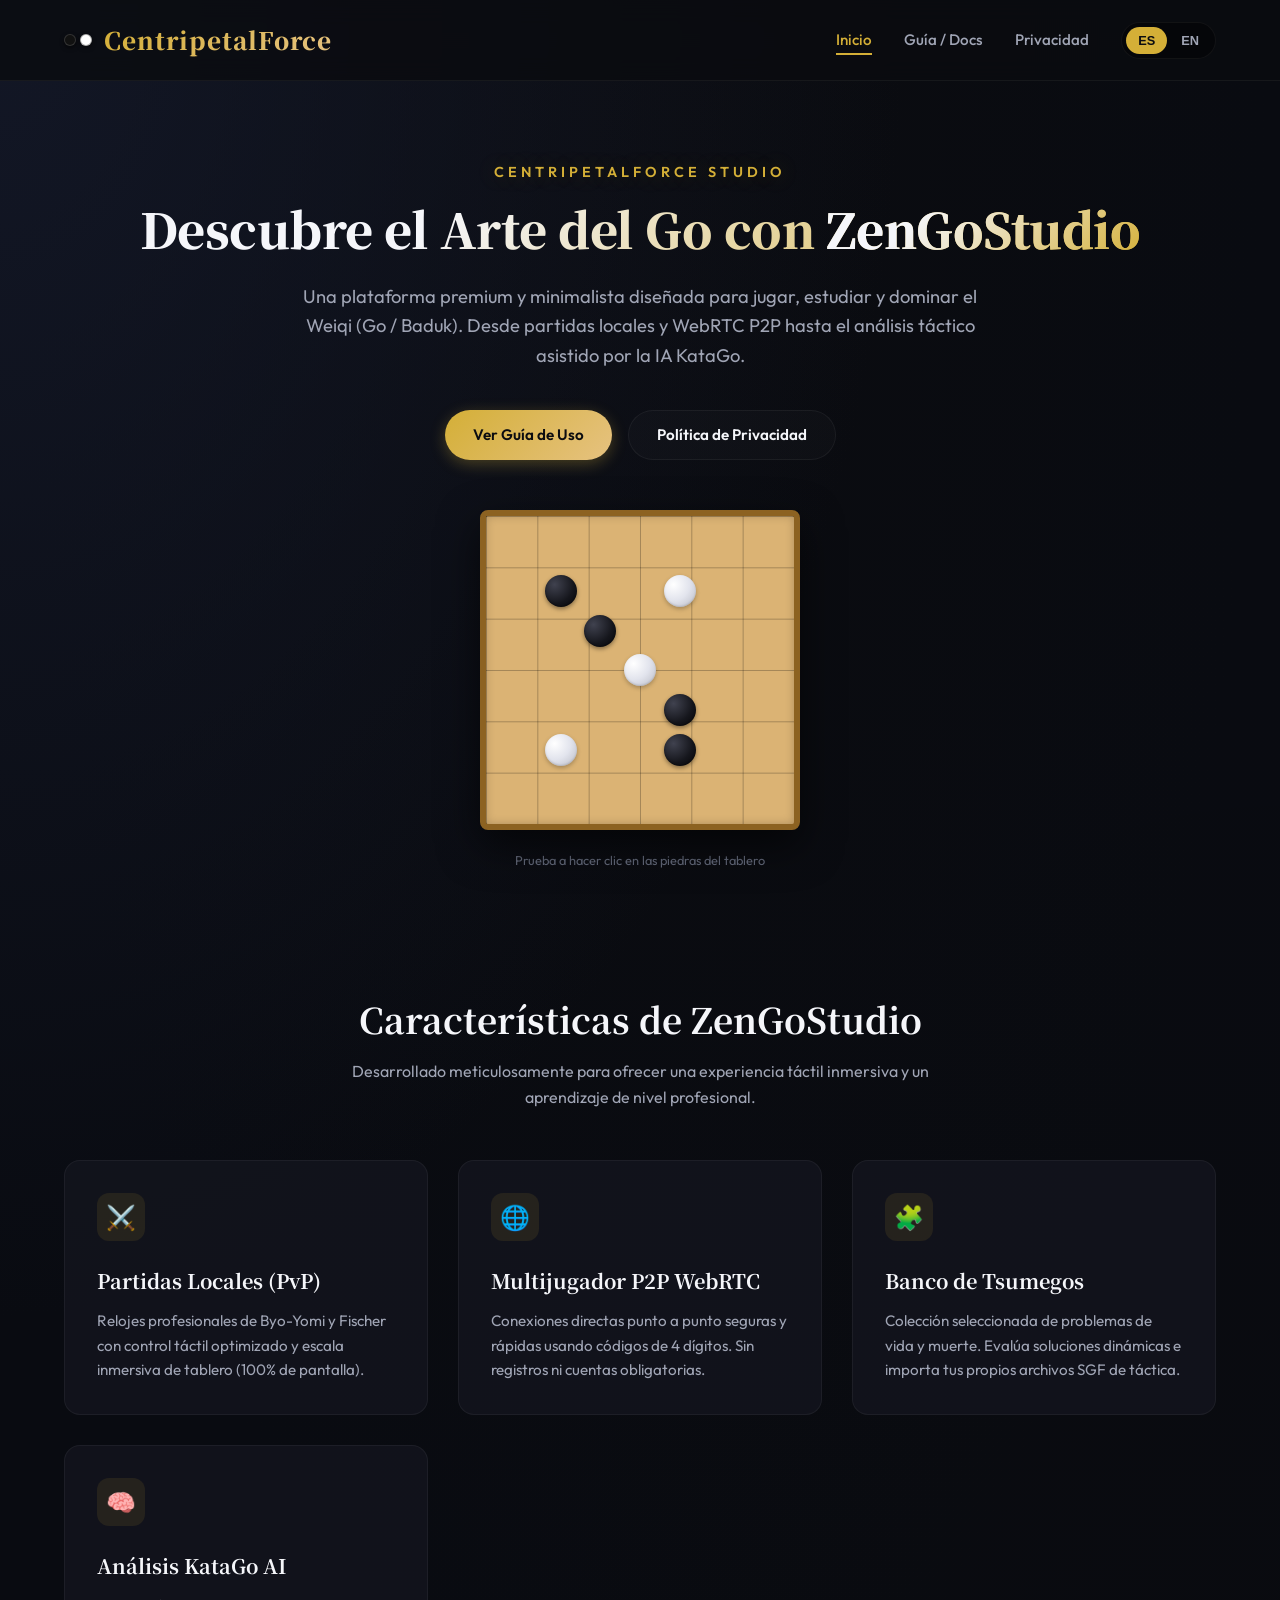
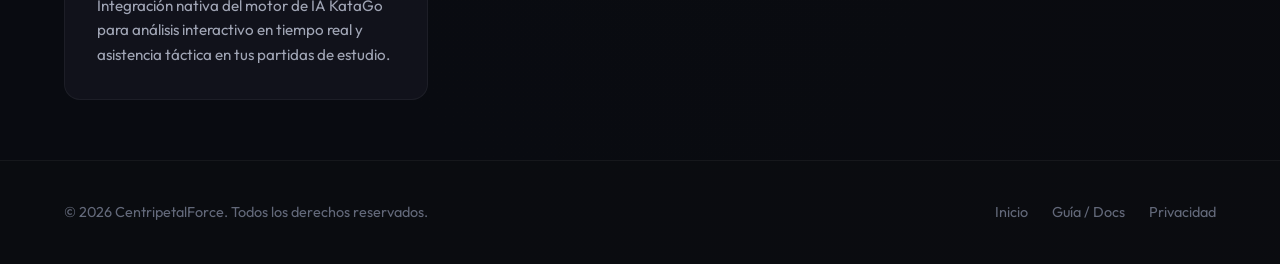
==== index.html @ c33fe22e "Initial commit: CentripetalForce Portal, bilingual user manuals, and Privacy Policy" ====
<!DOCTYPE html>
<html lang="es" class="lang-es-active">
<head>
  <meta charset="UTF-8">
  <meta name="viewport" content="width=device-width, initial-scale=1.0">
  <title>CentripetalForce — ZenGoStudio Portal</title>
  <meta name="description" content="Official portal for CentripetalForce development studio and ZenGoStudio, the premium Go (Weiqi) app featuring local PvP, WebRTC multiplayer, and KataGo AI.">
  <link rel="stylesheet" href="style.css">
</head>
<body>

  <!-- Site Header -->
  <header class="site-header" id="main-header">
    <div class="container nav-wrapper">
      <a href="index.html" class="brand-logo" id="header-logo">
        <div class="yin-yang-icon">
          <div class="logo-stone black"></div>
          <div class="logo-stone white"></div>
        </div>
        <h1>CentripetalForce</h1>
      </a>
      
      <nav>
        <ul class="nav-menu" id="header-nav-menu">
          <li><a href="index.html" class="nav-link active" id="nav-home"><span class="lang-es">Inicio</span><span class="lang-en">Home</span></a></li>
          <li><a href="docs.html" class="nav-link" id="nav-guide"><span class="lang-es">Guía / Docs</span><span class="lang-en">Guide / Docs</span></a></li>
          <li><a href="privacy.html" class="nav-link" id="nav-privacy"><span class="lang-es">Privacidad</span><span class="lang-en">Privacy</span></a></li>
          <li>
            <div class="lang-switcher" id="header-lang-switcher">
              <button class="lang-btn active" id="btn-lang-es" onclick="setLanguage('es')">ES</button>
              <button class="lang-btn" id="btn-lang-en" onclick="setLanguage('en')">EN</button>
            </div>
          </li>
        </ul>
      </nav>
    </div>
  </header>

  <!-- Hero Section -->
  <main id="main-content">
    <section class="hero" id="hero-section">
      <div class="container">
        <h2 class="hero-subtitle" id="hero-sub">CentripetalForce Studio</h2>
        <h1 class="hero-title" id="hero-main-title">
          <span class="lang-es">Descubre el Arte del Go con <span>ZenGoStudio</span></span>
          <span class="lang-en">Master the Art of Go with <span>ZenGoStudio</span></span>
        </h1>
        <p class="hero-description" id="hero-desc">
          <span class="lang-es">Una plataforma premium y minimalista diseñada para jugar, estudiar y dominar el Weiqi (Go / Baduk). Desde partidas locales y WebRTC P2P hasta el análisis táctico asistido por la IA KataGo.</span>
          <span class="lang-en">A premium, minimalist platform designed to play, study, and master Weiqi (Go / Baduk). Featuring local PvP, WebRTC P2P multiplayer, and advanced tactical analysis powered by KataGo AI.</span>
        </p>
        <div class="cta-group" id="hero-cta">
          <a href="docs.html" class="btn btn-primary" id="cta-docs">
            <span class="lang-es">Ver Guía de Uso</span>
            <span class="lang-en">View User Manual</span>
          </a>
          <a href="privacy.html" class="btn btn-secondary" id="cta-privacy">
            <span class="lang-es">Política de Privacidad</span>
            <span class="lang-en">Privacy Policy</span>
          </a>
        </div>

        <!-- Interactive Board Mockup -->
        <div class="board-mockup-wrapper" id="interactive-goban">
          <!-- Row 1 -->
          <div class="board-cell"></div>
          <div class="board-cell"></div>
          <div class="board-cell"></div>
          <div class="board-cell"></div>
          <div class="board-cell"></div>
          <div class="board-cell"></div>
          <div class="board-cell"></div>
          
          <!-- Row 2 -->
          <div class="board-cell"></div>
          <div class="board-cell"><div class="board-stone black" onclick="toggleStone(this)"></div></div>
          <div class="board-cell"></div>
          <div class="board-cell"></div>
          <div class="board-cell"><div class="board-stone white" onclick="toggleStone(this)"></div></div>
          <div class="board-cell"></div>
          <div class="board-cell"></div>
          
          <!-- Row 3 -->
          <div class="board-cell"></div>
          <div class="board-cell"></div>
          <div class="board-cell"><div class="board-stone black" onclick="toggleStone(this)"></div></div>
          <div class="board-cell"></div>
          <div class="board-cell"></div>
          <div class="board-cell"></div>
          <div class="board-cell"></div>
          
          <!-- Row 4 (Center Star) -->
          <div class="board-cell"></div>
          <div class="board-cell"></div>
          <div class="board-cell"></div>
          <div class="board-cell"><div class="board-stone white" onclick="toggleStone(this)"></div></div>
          <div class="board-cell"></div>
          <div class="board-cell"></div>
          <div class="board-cell"></div>
          
          <!-- Row 5 -->
          <div class="board-cell"></div>
          <div class="board-cell"></div>
          <div class="board-cell"></div>
          <div class="board-cell"></div>
          <div class="board-cell"><div class="board-stone black" onclick="toggleStone(this)"></div></div>
          <div class="board-cell"></div>
          <div class="board-cell"></div>
          
          <!-- Row 6 -->
          <div class="board-cell"></div>
          <div class="board-cell"><div class="board-stone white" onclick="toggleStone(this)"></div></div>
          <div class="board-cell"></div>
          <div class="board-cell"></div>
          <div class="board-cell"><div class="board-stone black" onclick="toggleStone(this)"></div></div>
          <div class="board-cell"></div>
          <div class="board-cell"></div>
          
          <!-- Row 7 -->
          <div class="board-cell"></div>
          <div class="board-cell"></div>
          <div class="board-cell"></div>
          <div class="board-cell"></div>
          <div class="board-cell"></div>
          <div class="board-cell"></div>
          <div class="board-cell"></div>
        </div>
        <p style="font-size: 0.8rem; color: var(--text-muted); margin-top: 12px;">
          <span class="lang-es">Prueba a hacer clic en las piedras del tablero</span>
          <span class="lang-en">Try clicking on the stones on the board</span>
        </p>
      </div>
    </section>

    <!-- Features Section -->
    <section class="features-section" id="features-section">
      <div class="container">
        <div class="section-header" id="features-header">
          <h2>
            <span class="lang-es">Características de ZenGoStudio</span>
            <span class="lang-en">ZenGoStudio Features</span>
          </h2>
          <p>
            <span class="lang-es">Desarrollado meticulosamente para ofrecer una experiencia táctil inmersiva y un aprendizaje de nivel profesional.</span>
            <span class="lang-en">Meticulously developed to provide an immersive tactile experience and professional-grade study tools.</span>
          </p>
        </div>

        <div class="grid" id="features-grid">
          <!-- Card 1 -->
          <div class="card" id="card-pvp">
            <div class="card-icon">⚔️</div>
            <h3>
              <span class="lang-es">Partidas Locales (PvP)</span>
              <span class="lang-en">Local Matches (PvP)</span>
            </h3>
            <p>
              <span class="lang-es">Relojes profesionales de Byo-Yomi y Fischer con control táctil optimizado y escala inmersiva de tablero (100% de pantalla).</span>
              <span class="lang-en">Professional Byo-Yomi and Fischer clocks with optimized touch controls and an immersive 100% board layout.</span>
            </p>
          </div>

          <!-- Card 2 -->
          <div class="card" id="card-webrtc">
            <div class="card-icon">🌐</div>
            <h3>
              <span class="lang-es">Multijugador P2P WebRTC</span>
              <span class="lang-en">P2P WebRTC Multiplayer</span>
            </h3>
            <p>
              <span class="lang-es">Conexiones directas punto a punto seguras y rápidas usando códigos de 4 dígitos. Sin registros ni cuentas obligatorias.</span>
              <span class="lang-en">Direct, secure, and fast peer-to-peer connections using 4-digit PIN codes. No registration or accounts required.</span>
            </p>
          </div>

          <!-- Card 3 -->
          <div class="card" id="card-tsumego">
            <div class="card-icon">🧩</div>
            <h3>
              <span class="lang-es">Banco de Tsumegos</span>
              <span class="lang-en">Tsumego Bank</span>
            </h3>
            <p>
              <span class="lang-es">Colección seleccionada de problemas de vida y muerte. Evalúa soluciones dinámicas e importa tus propios archivos SGF de táctica.</span>
              <span class="lang-en">Curated collection of life-and-death problems. Tests dynamic branching paths and supports importing custom tactical SGF files.</span>
            </p>
          </div>

          <!-- Card 4 -->
          <div class="card" id="card-katago">
            <div class="card-icon">🧠</div>
            <h3>
              <span class="lang-es">Análisis KataGo AI</span>
              <span class="lang-en">KataGo AI Analysis</span>
            </h3>
            <p>
              <span class="lang-es">Integración nativa del motor de IA KataGo para análisis interactivo en tiempo real y asistencia táctica en tus partidas de estudio.</span>
              <span class="lang-en">Native integration of the KataGo AI engine for real-time interactive game analysis and tactical guidance during study.</span>
            </p>
          </div>
        </div>
      </div>
    </section>
  </main>

  <!-- Site Footer -->
  <footer class="site-footer" id="main-footer">
    <div class="container footer-wrapper">
      <p id="footer-copy">&copy; 2026 CentripetalForce. <span class="lang-es">Todos los derechos reservados.</span><span class="lang-en">All rights reserved.</span></p>
      <ul class="footer-links" id="footer-links-list">
        <li><a href="index.html" class="footer-link"><span class="lang-es">Inicio</span><span class="lang-en">Home</span></a></li>
        <li><a href="docs.html" class="footer-link"><span class="lang-es">Guía / Docs</span><span class="lang-en">Guide / Docs</span></a></li>
        <li><a href="privacy.html" class="footer-link"><span class="lang-es">Privacidad</span><span class="lang-en">Privacy</span></a></li>
      </ul>
    </div>
  </footer>

  <script>
    // Language Switcher Logic
    function setLanguage(lang) {
      const htmlEl = document.documentElement;
      const btnEs = document.getElementById('btn-lang-es');
      const btnEn = document.getElementById('btn-lang-en');

      if (lang === 'en') {
        htmlEl.classList.remove('lang-es-active');
        htmlEl.classList.add('lang-en-active');
        htmlEl.setAttribute('lang', 'en');
        if (btnEs) btnEs.classList.remove('active');
        if (btnEn) btnEn.classList.add('active');
        localStorage.setItem('cf_lang', 'en');
      } else {
        htmlEl.classList.remove('lang-en-active');
        htmlEl.classList.add('lang-es-active');
        htmlEl.setAttribute('lang', 'es');
        if (btnEs) btnEs.classList.add('active');
        if (btnEn) btnEn.classList.remove('active');
        localStorage.setItem('cf_lang', 'es');
      }
    }

    // Initialize Language Preference
    window.addEventListener('DOMContentLoaded', () => {
      const savedLang = localStorage.getItem('cf_lang') || 'es';
      setLanguage(savedLang);
    });

    // Fun stone click handler
    function toggleStone(stoneEl) {
      if (stoneEl.classList.contains('black')) {
        stoneEl.classList.remove('black');
        stoneEl.classList.add('white');
      } else {
        stoneEl.classList.remove('white');
        stoneEl.classList.add('black');
      }
    }
  </script>
</body>
</html>
---- style.css ----
/* CentripetalForce Portal - Premium Cyber-Dark Stylesheet */
@import url('https://fonts.googleapis.com/css2?family=Noto+Serif+JP:wght@400;700;900&family=Outfit:wght@300;400;600;800&display=swap');

:root {
  /* Color Palette matching ZenGoStudio app */
  --bg-deep: hsl(225, 30%, 5%);
  --bg-dark: #0b0c10;
  --bg-card: rgba(20, 22, 31, 0.75);
  --bg-card-hover: rgba(28, 31, 44, 0.9);
  
  --primary-gold: #d4af37;
  --primary-gold-glow: rgba(212, 175, 55, 0.25);
  --primary-gold-active: #f3cf55;
  --accent-wood: #e6c280;
  
  --text-light: #f5f6fa;
  --text-gray: #a0a5b5;
  --text-muted: #63697a;
  
  --glass-border: rgba(255, 255, 255, 0.05);
  --glass-bg: rgba(255, 255, 255, 0.02);
  
  --font-global: 'Outfit', sans-serif;
  --font-title: 'Noto Serif JP', serif;
  
  --stone-black: radial-gradient(circle at 30% 30%, #40424f 0%, #15161c 60%, #050508 100%);
  --stone-white: radial-gradient(circle at 30% 30%, #ffffff 0%, #e2e4ed 50%, #b8bac4 100%);
  
  --shadow-glow: 0 0 20px var(--primary-gold-glow);
  --transition-smooth: all 0.3s cubic-bezier(0.25, 0.8, 0.25, 1);
}

/* Global Reset */
* {
  box-sizing: border-box;
  margin: 0;
  padding: 0;
}

html {
  scroll-behavior: smooth;
}

body {
  background-color: var(--bg-deep);
  background-image: 
    radial-gradient(at 0% 0%, rgba(21, 26, 43, 0.8) 0, transparent 50%), 
    radial-gradient(at 50% 0%, rgba(11, 12, 16, 0.9) 0, transparent 70%),
    radial-gradient(at 100% 100%, rgba(13, 11, 5, 0.15) 0, transparent 50%);
  color: var(--text-light);
  font-family: var(--font-global);
  line-height: 1.6;
  min-height: 100vh;
  display: flex;
  flex-direction: column;
  overflow-x: hidden;
}

/* Scrollbar Customization */
::-webkit-scrollbar {
  width: 8px;
}
::-webkit-scrollbar-track {
  background: var(--bg-deep);
}
::-webkit-scrollbar-thumb {
  background: rgba(212, 175, 55, 0.2);
  border-radius: 4px;
}
::-webkit-scrollbar-thumb:hover {
  background: rgba(212, 175, 55, 0.4);
}

/* Layout Containers */
.container {
  width: 100%;
  max-width: 1200px;
  margin: 0 auto;
  padding: 0 24px;
}

/* Header & Navigation */
.site-header {
  backdrop-filter: blur(12px);
  -webkit-backdrop-filter: blur(12px);
  background: rgba(11, 12, 16, 0.8);
  border-bottom: 1px solid var(--glass-border);
  position: sticky;
  top: 0;
  z-index: 100;
  transition: var(--transition-smooth);
}

.nav-wrapper {
  display: flex;
  justify-content: space-between;
  align-items: center;
  height: 80px;
}

.brand-logo {
  display: flex;
  align-items: center;
  gap: 12px;
  text-decoration: none;
  color: var(--text-light);
}

.brand-logo h1 {
  font-family: var(--font-title);
  font-size: 1.5rem;
  font-weight: 900;
  letter-spacing: 1px;
  background: linear-gradient(135deg, var(--primary-gold) 0%, var(--accent-wood) 100%);
  -webkit-background-clip: text;
  -webkit-text-fill-color: transparent;
}

/* Yin Yang Logo Stone */
.yin-yang-icon {
  display: flex;
  gap: 4px;
  align-items: center;
}

.logo-stone {
  width: 12px;
  height: 12px;
  border-radius: 50%;
  box-shadow: 0 2px 4px rgba(0,0,0,0.5);
}

.logo-stone.black {
  background: #111;
  border: 1px solid rgba(255, 255, 255, 0.15);
}

.logo-stone.white {
  background: #fff;
  border: 1px solid rgba(0, 0, 0, 0.3);
}

/* Nav Menu */
.nav-menu {
  display: flex;
  align-items: center;
  gap: 32px;
  list-style: none;
}

.nav-link {
  color: var(--text-gray);
  text-decoration: none;
  font-weight: 500;
  font-size: 0.95rem;
  transition: var(--transition-smooth);
  position: relative;
  padding: 6px 0;
}

.nav-link:hover, .nav-link.active {
  color: var(--primary-gold);
}

.nav-link::after {
  content: '';
  position: absolute;
  bottom: 0;
  left: 0;
  width: 0;
  height: 2px;
  background: var(--primary-gold);
  transition: var(--transition-smooth);
}

.nav-link:hover::after, .nav-link.active::after {
  width: 100%;
}

/* Hero Section */
.hero {
  padding: 80px 0 60px;
  text-align: center;
  position: relative;
}

.hero-subtitle {
  font-size: 0.9rem;
  text-transform: uppercase;
  letter-spacing: 4px;
  color: var(--primary-gold);
  font-weight: 600;
  margin-bottom: 16px;
  text-shadow: var(--shadow-glow);
}

.hero-title {
  font-family: var(--font-title);
  font-size: 3rem;
  font-weight: 900;
  line-height: 1.2;
  margin-bottom: 24px;
  letter-spacing: -0.5px;
}

.hero-title span {
  background: linear-gradient(135deg, var(--text-light) 30%, var(--primary-gold) 100%);
  -webkit-background-clip: text;
  -webkit-text-fill-color: transparent;
}

.hero-description {
  max-width: 680px;
  margin: 0 auto 40px;
  font-size: 1.15rem;
  color: var(--text-gray);
}

/* CTA Buttons */
.cta-group {
  display: flex;
  justify-content: center;
  gap: 16px;
  flex-wrap: wrap;
}

.btn {
  display: inline-flex;
  align-items: center;
  justify-content: center;
  gap: 10px;
  padding: 12px 28px;
  border-radius: 30px;
  font-weight: 600;
  text-decoration: none;
  font-size: 0.95rem;
  cursor: pointer;
  transition: var(--transition-smooth);
}

.btn-primary {
  background: linear-gradient(135deg, var(--primary-gold) 0%, var(--accent-wood) 100%);
  color: #0b0c10;
  box-shadow: 0 4px 15px rgba(212, 175, 55, 0.3);
  border: none;
}

.btn-primary:hover {
  transform: translateY(-2px);
  box-shadow: 0 6px 20px rgba(212, 175, 55, 0.5);
}

.btn-secondary {
  background: var(--glass-bg);
  border: 1px solid var(--glass-border);
  color: var(--text-light);
}

.btn-secondary:hover {
  background: rgba(255,255,255,0.06);
  border-color: rgba(255,255,255,0.15);
  transform: translateY(-2px);
}

/* Language Switcher */
.lang-switcher {
  display: flex;
  background: rgba(0, 0, 0, 0.4);
  border: 1px solid var(--glass-border);
  border-radius: 20px;
  padding: 4px;
  gap: 2px;
}

.lang-btn {
  background: transparent;
  border: none;
  color: var(--text-gray);
  padding: 6px 12px;
  border-radius: 16px;
  font-size: 0.8rem;
  font-weight: 600;
  cursor: pointer;
  transition: var(--transition-smooth);
}

.lang-btn.active {
  background: var(--primary-gold);
  color: #0b0c10;
}

/* Feature Grid & Cards */
.features-section {
  padding: 60px 0;
}

.section-header {
  text-align: center;
  margin-bottom: 50px;
}

.section-header h2 {
  font-family: var(--font-title);
  font-size: 2.2rem;
  margin-bottom: 12px;
}

.section-header p {
  color: var(--text-gray);
  max-width: 600px;
  margin: 0 auto;
}

.grid {
  display: grid;
  grid-template-columns: repeat(auto-fit, minmax(280px, 1fr));
  gap: 30px;
}

.card {
  background: var(--bg-card);
  border: 1px solid var(--glass-border);
  border-radius: 16px;
  padding: 32px;
  transition: var(--transition-smooth);
  position: relative;
  overflow: hidden;
}

.card::before {
  content: '';
  position: absolute;
  top: 0;
  left: 0;
  width: 100%;
  height: 4px;
  background: transparent;
  transition: var(--transition-smooth);
}

.card:hover {
  transform: translateY(-5px);
  background: var(--bg-card-hover);
  border-color: rgba(212, 175, 55, 0.2);
  box-shadow: 0 10px 30px rgba(0, 0, 0, 0.4);
}

.card:hover::before {
  background: linear-gradient(90deg, var(--primary-gold), var(--accent-wood));
}

.card-icon {
  width: 48px;
  height: 48px;
  background: rgba(212, 175, 55, 0.1);
  border-radius: 12px;
  display: flex;
  align-items: center;
  justify-content: center;
  color: var(--primary-gold);
  font-size: 1.5rem;
  margin-bottom: 24px;
}

.card h3 {
  font-family: var(--font-title);
  font-size: 1.25rem;
  margin-bottom: 12px;
  color: var(--text-light);
}

.card p {
  color: var(--text-gray);
  font-size: 0.95rem;
}

/* Beautiful Interactive Goban Mockup */
.board-mockup-wrapper {
  margin: 50px auto 20px;
  max-width: 320px;
  width: 100%;
  aspect-ratio: 1;
  background: #dbb374;
  border: 6px solid #8c6221;
  border-radius: 8px;
  box-shadow: 0 15px 40px rgba(0,0,0,0.6), inset 0 0 10px rgba(0,0,0,0.2);
  padding: 16px;
  position: relative;
  display: grid;
  grid-template-columns: repeat(7, 1fr);
  grid-template-rows: repeat(7, 1fr);
  gap: 2px;
}

.board-mockup-wrapper::after {
  content: '';
  position: absolute;
  top: 0;
  left: 0;
  right: 0;
  bottom: 0;
  /* Grid lines overlay */
  background-image: 
    linear-gradient(rgba(0,0,0,0.25) 1px, transparent 1px),
    linear-gradient(90deg, rgba(0,0,0,0.25) 1px, transparent 1px);
  background-size: calc(100% / 6) calc(100% / 6);
  background-position: 0 0;
  pointer-events: none;
}

.board-cell {
  position: relative;
  display: flex;
  align-items: center;
  justify-content: center;
  z-index: 10;
}

.board-stone {
  width: 85%;
  height: 85%;
  border-radius: 50%;
  transition: transform 0.2s cubic-bezier(0.175, 0.885, 0.32, 1.275);
}

.board-stone.black {
  background: var(--stone-black);
  box-shadow: 0 2px 4px rgba(0,0,0,0.4), inset 0 -1px 2px rgba(0,0,0,0.4);
}

.board-stone.white {
  background: var(--stone-white);
  box-shadow: 0 2px 4px rgba(0,0,0,0.25), inset 0 -1px 2px rgba(0,0,0,0.15);
}

.board-stone:hover {
  transform: scale(1.15);
}

/* Documentation Content Styles */
.docs-layout {
  display: grid;
  grid-template-columns: 260px 1fr;
  gap: 40px;
  padding: 40px 0 80px;
}

.docs-sidebar {
  position: sticky;
  top: 120px;
  height: fit-content;
}

.docs-nav {
  list-style: none;
  background: var(--bg-card);
  border: 1px solid var(--glass-border);
  border-radius: 12px;
  padding: 16px;
}

.docs-nav-item {
  margin-bottom: 8px;
}

.docs-nav-item:last-child {
  margin-bottom: 0;
}

.docs-nav-link {
  display: block;
  padding: 8px 12px;
  color: var(--text-gray);
  text-decoration: none;
  border-radius: 6px;
  font-size: 0.95rem;
  transition: var(--transition-smooth);
}

.docs-nav-link:hover, .docs-nav-link.active {
  color: var(--primary-gold);
  background: rgba(255, 255, 255, 0.03);
}

.docs-content {
  background: var(--bg-card);
  border: 1px solid var(--glass-border);
  border-radius: 16px;
  padding: 40px;
}

.docs-section {
  display: none; /* Controlled by JavaScript switcher */
  margin-bottom: 40px;
}

.docs-section.active {
  display: block;
  animation: fadeIn 0.4s ease;
}

.docs-content h2 {
  font-family: var(--font-title);
  font-size: 1.8rem;
  border-bottom: 1px solid var(--glass-border);
  padding-bottom: 12px;
  margin-bottom: 20px;
  background: linear-gradient(135deg, var(--text-light) 0%, var(--primary-gold) 100%);
  -webkit-background-clip: text;
  -webkit-text-fill-color: transparent;
}

.docs-content h3 {
  font-family: var(--font-title);
  font-size: 1.25rem;
  margin: 24px 0 12px;
  color: var(--primary-gold);
}

.docs-content p {
  color: var(--text-gray);
  margin-bottom: 16px;
}

.docs-content ul, .docs-content ol {
  margin-left: 20px;
  margin-bottom: 20px;
  color: var(--text-gray);
}

.docs-content li {
  margin-bottom: 8px;
}

.highlight-box {
  background: rgba(212, 175, 55, 0.05);
  border-left: 4px solid var(--primary-gold);
  padding: 16px 20px;
  border-radius: 0 8px 8px 0;
  margin: 24px 0;
  color: var(--text-gray);
}

/* Bilingual Display Engine */
.lang-es, .lang-en {
  display: none;
}

/* When document has class 'lang-es-active', show elements with 'lang-es' */
html.lang-es-active .lang-es {
  display: block;
}
html.lang-es-active span.lang-es, html.lang-es-active strong.lang-es, html.lang-es-active a.lang-es {
  display: inline;
}
html.lang-es-active flex.lang-es, html.lang-es-active div.lang-es {
  display: flex;
}

/* When document has class 'lang-en-active', show elements with 'lang-en' */
html.lang-en-active .lang-en {
  display: block;
}
html.lang-en-active span.lang-en, html.lang-en-active strong.lang-en, html.lang-en-active a.lang-en {
  display: inline;
}
html.lang-en-active flex.lang-en, html.lang-en-active div.lang-en {
  display: flex;
}

/* Privacy Page Specifics */
.privacy-layout {
  max-width: 800px;
  margin: 40px auto 80px;
  background: var(--bg-card);
  border: 1px solid var(--glass-border);
  border-radius: 16px;
  padding: 40px;
}

.privacy-layout h2 {
  font-family: var(--font-title);
  font-size: 1.6rem;
  margin-top: 32px;
  margin-bottom: 16px;
  color: var(--primary-gold);
  border-bottom: 1px solid var(--glass-border);
  padding-bottom: 8px;
}

.privacy-layout h3 {
  font-size: 1.15rem;
  margin-top: 24px;
  margin-bottom: 12px;
  color: var(--text-light);
}

.privacy-layout p {
  color: var(--text-gray);
  margin-bottom: 16px;
}

.privacy-layout ul {
  margin-left: 20px;
  margin-bottom: 16px;
  color: var(--text-gray);
}

.privacy-layout li {
  margin-bottom: 6px;
}

.privacy-meta {
  color: var(--text-muted);
  font-size: 0.85rem;
  margin-bottom: 30px;
  display: flex;
  justify-content: space-between;
}

/* Footer */
.site-footer {
  margin-top: auto;
  border-top: 1px solid var(--glass-border);
  background: rgba(11, 12, 16, 0.95);
  padding: 40px 0;
  color: var(--text-muted);
  font-size: 0.9rem;
}

.footer-wrapper {
  display: flex;
  justify-content: space-between;
  align-items: center;
  flex-wrap: wrap;
  gap: 20px;
}

.footer-links {
  display: flex;
  gap: 24px;
  list-style: none;
}

.footer-link {
  color: var(--text-muted);
  text-decoration: none;
  transition: var(--transition-smooth);
}

.footer-link:hover {
  color: var(--primary-gold);
}

/* Animations */
@keyframes fadeIn {
  from { opacity: 0; transform: translateY(10px); }
  to { opacity: 1; transform: translateY(0); }
}

/* Responsive Rules */
@media (max-width: 768px) {
  .hero-title {
    font-size: 2.2rem;
  }
  
  .docs-layout {
    grid-template-columns: 1fr;
  }
  
  .docs-sidebar {
    position: static;
    margin-bottom: 20px;
  }
  
  .nav-wrapper {
    height: 70px;
  }
  
  .nav-menu {
    gap: 16px;
  }
  
  .nav-link {
    font-size: 0.85rem;
  }
  
  .footer-wrapper {
    flex-direction: column;
    text-align: center;
  }
}
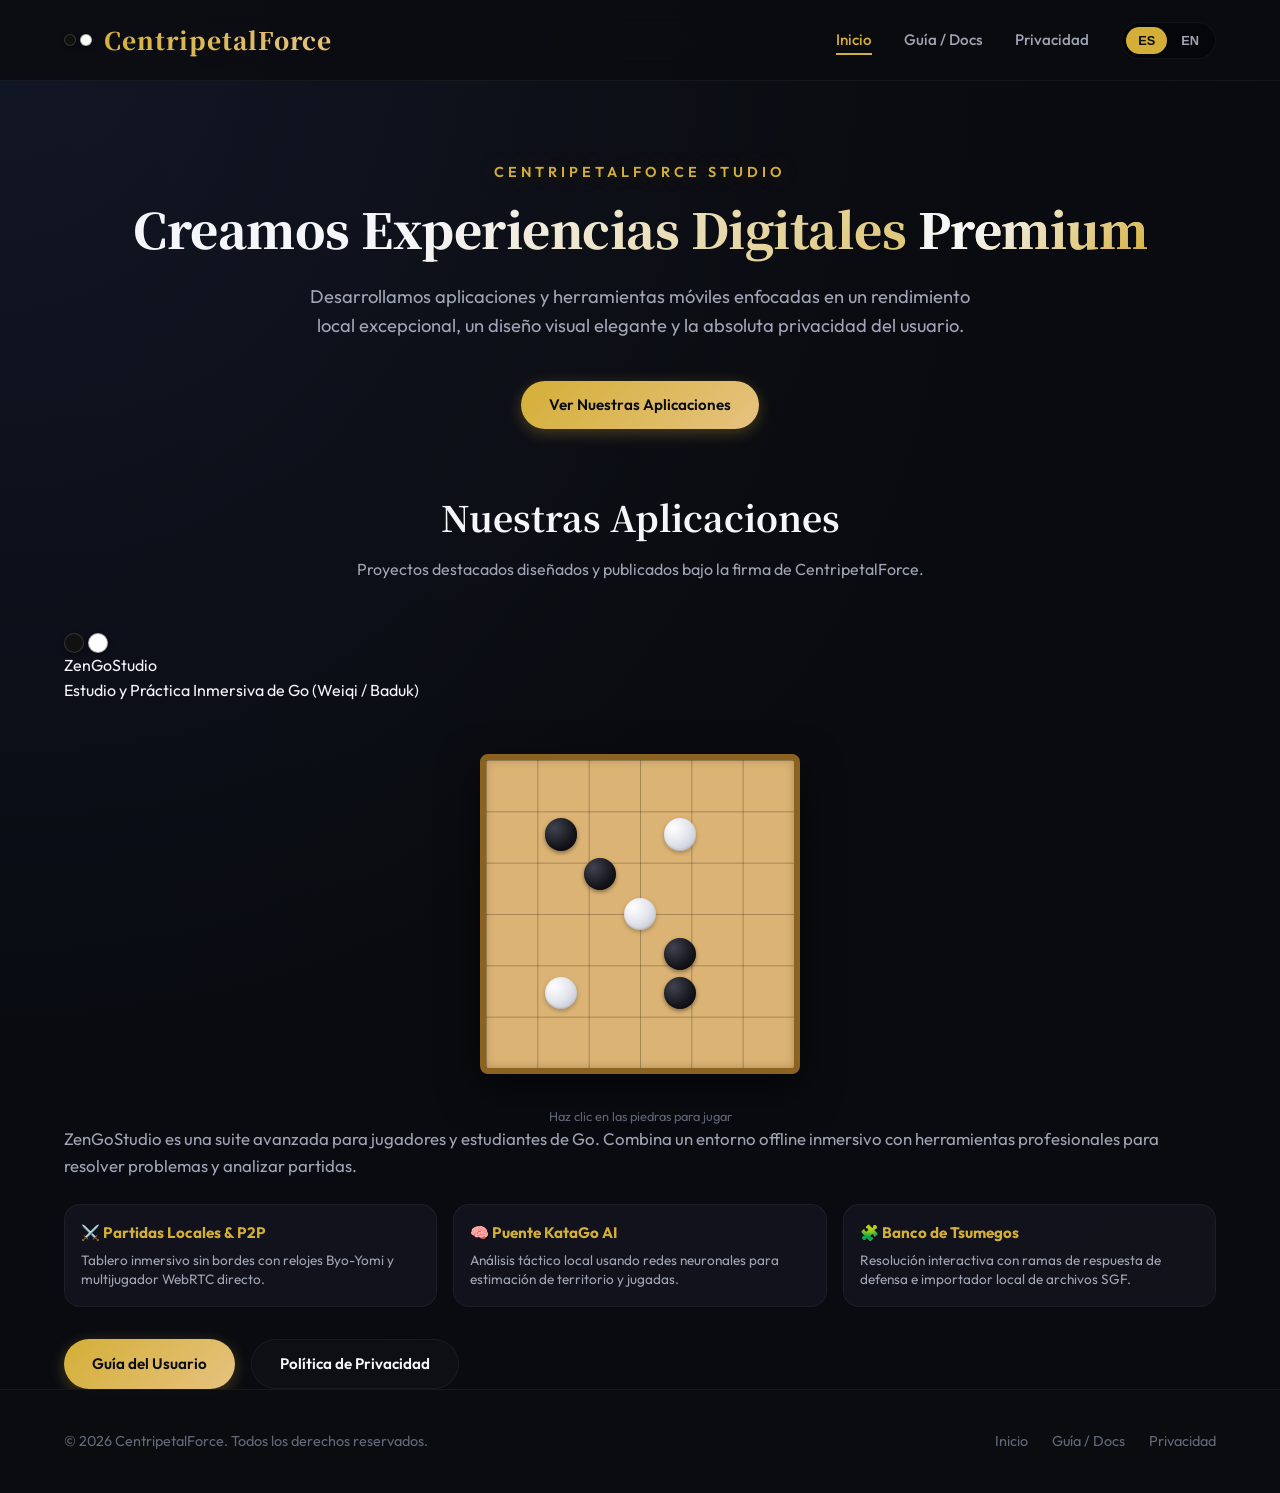
==== commit 03a3547f: "Refactor: Convert homepage into a studio portal featuring ZenGoStudio as a project card" ====
--- a/index.html
+++ b/index.html
@@ -3,8 +3,8 @@
 <head>
   <meta charset="UTF-8">
   <meta name="viewport" content="width=device-width, initial-scale=1.0">
-  <title>CentripetalForce — ZenGoStudio Portal</title>
-  <meta name="description" content="Official portal for CentripetalForce development studio and ZenGoStudio, the premium Go (Weiqi) app featuring local PvP, WebRTC multiplayer, and KataGo AI.">
+  <title>CentripetalForce — Premium App Development Studio</title>
+  <meta name="description" content="Official portal for CentripetalForce development studio. Creators of premium, offline-first applications focusing on performance, design and user privacy.">
   <link rel="stylesheet" href="style.css">
 </head>
 <body>
@@ -36,171 +36,188 @@
     </div>
   </header>
 
-  <!-- Hero Section -->
+  <!-- Main Content -->
   <main id="main-content">
+    
+    <!-- Studio Hero Section -->
     <section class="hero" id="hero-section">
       <div class="container">
         <h2 class="hero-subtitle" id="hero-sub">CentripetalForce Studio</h2>
         <h1 class="hero-title" id="hero-main-title">
-          <span class="lang-es">Descubre el Arte del Go con <span>ZenGoStudio</span></span>
-          <span class="lang-en">Master the Art of Go with <span>ZenGoStudio</span></span>
+          <span class="lang-es">Creamos Experiencias Digitales <span>Premium</span></span>
+          <span class="lang-en">Crafting <span>Premium</span> Digital Experiences</span>
         </h1>
         <p class="hero-description" id="hero-desc">
-          <span class="lang-es">Una plataforma premium y minimalista diseñada para jugar, estudiar y dominar el Weiqi (Go / Baduk). Desde partidas locales y WebRTC P2P hasta el análisis táctico asistido por la IA KataGo.</span>
-          <span class="lang-en">A premium, minimalist platform designed to play, study, and master Weiqi (Go / Baduk). Featuring local PvP, WebRTC P2P multiplayer, and advanced tactical analysis powered by KataGo AI.</span>
+          <span class="lang-es">Desarrollamos aplicaciones y herramientas móviles enfocadas en un rendimiento local excepcional, un diseño visual elegante y la absoluta privacidad del usuario.</span>
+          <span class="lang-en">We develop mobile applications and software tools focused on exceptional native performance, elegant visual design, and absolute user privacy.</span>
         </p>
         <div class="cta-group" id="hero-cta">
-          <a href="docs.html" class="btn btn-primary" id="cta-docs">
-            <span class="lang-es">Ver Guía de Uso</span>
-            <span class="lang-en">View User Manual</span>
+          <a href="#apps-section" class="btn btn-primary" id="cta-explore">
+            <span class="lang-es">Ver Nuestras Aplicaciones</span>
+            <span class="lang-en">Explore Our Applications</span>
           </a>
-          <a href="privacy.html" class="btn btn-secondary" id="cta-privacy">
-            <span class="lang-es">Política de Privacidad</span>
-            <span class="lang-en">Privacy Policy</span>
-          </a>
-        </div>
-
-        <!-- Interactive Board Mockup -->
-        <div class="board-mockup-wrapper" id="interactive-goban">
-          <!-- Row 1 -->
-          <div class="board-cell"></div>
-          <div class="board-cell"></div>
-          <div class="board-cell"></div>
-          <div class="board-cell"></div>
-          <div class="board-cell"></div>
-          <div class="board-cell"></div>
-          <div class="board-cell"></div>
-          
-          <!-- Row 2 -->
-          <div class="board-cell"></div>
-          <div class="board-cell"><div class="board-stone black" onclick="toggleStone(this)"></div></div>
-          <div class="board-cell"></div>
-          <div class="board-cell"></div>
-          <div class="board-cell"><div class="board-stone white" onclick="toggleStone(this)"></div></div>
-          <div class="board-cell"></div>
-          <div class="board-cell"></div>
-          
-          <!-- Row 3 -->
-          <div class="board-cell"></div>
-          <div class="board-cell"></div>
-          <div class="board-cell"><div class="board-stone black" onclick="toggleStone(this)"></div></div>
-          <div class="board-cell"></div>
-          <div class="board-cell"></div>
-          <div class="board-cell"></div>
-          <div class="board-cell"></div>
-          
-          <!-- Row 4 (Center Star) -->
-          <div class="board-cell"></div>
-          <div class="board-cell"></div>
-          <div class="board-cell"></div>
-          <div class="board-cell"><div class="board-stone white" onclick="toggleStone(this)"></div></div>
-          <div class="board-cell"></div>
-          <div class="board-cell"></div>
-          <div class="board-cell"></div>
-          
-          <!-- Row 5 -->
-          <div class="board-cell"></div>
-          <div class="board-cell"></div>
-          <div class="board-cell"></div>
-          <div class="board-cell"></div>
-          <div class="board-cell"><div class="board-stone black" onclick="toggleStone(this)"></div></div>
-          <div class="board-cell"></div>
-          <div class="board-cell"></div>
-          
-          <!-- Row 6 -->
-          <div class="board-cell"></div>
-          <div class="board-cell"><div class="board-stone white" onclick="toggleStone(this)"></div></div>
-          <div class="board-cell"></div>
-          <div class="board-cell"></div>
-          <div class="board-cell"><div class="board-stone black" onclick="toggleStone(this)"></div></div>
-          <div class="board-cell"></div>
-          <div class="board-cell"></div>
-          
-          <!-- Row 7 -->
-          <div class="board-cell"></div>
-          <div class="board-cell"></div>
-          <div class="board-cell"></div>
-          <div class="board-cell"></div>
-          <div class="board-cell"></div>
-          <div class="board-cell"></div>
-          <div class="board-cell"></div>
-        </div>
-        <p style="font-size: 0.8rem; color: var(--text-muted); margin-top: 12px;">
-          <span class="lang-es">Prueba a hacer clic en las piedras del tablero</span>
-          <span class="lang-en">Try clicking on the stones on the board</span>
-        </p>
+        </div>
       </div>
     </section>
 
-    <!-- Features Section -->
-    <section class="features-section" id="features-section">
+    <!-- Applications Showcase Section -->
+    <section class="apps-section" id="apps-section">
       <div class="container">
-        <div class="section-header" id="features-header">
+        
+        <div class="section-header" id="apps-header">
           <h2>
-            <span class="lang-es">Características de ZenGoStudio</span>
-            <span class="lang-en">ZenGoStudio Features</span>
+            <span class="lang-es">Nuestras Aplicaciones</span>
+            <span class="lang-en">Our Applications</span>
           </h2>
           <p>
-            <span class="lang-es">Desarrollado meticulosamente para ofrecer una experiencia táctil inmersiva y un aprendizaje de nivel profesional.</span>
-            <span class="lang-en">Meticulously developed to provide an immersive tactile experience and professional-grade study tools.</span>
+            <span class="lang-es">Proyectos destacados diseñados y publicados bajo la firma de CentripetalForce.</span>
+            <span class="lang-en">Featured projects designed and published under the CentripetalForce banner.</span>
           </p>
         </div>
 
-        <div class="grid" id="features-grid">
-          <!-- Card 1 -->
-          <div class="card" id="card-pvp">
-            <div class="card-icon">⚔️</div>
-            <h3>
-              <span class="lang-es">Partidas Locales (PvP)</span>
-              <span class="lang-en">Local Matches (PvP)</span>
-            </h3>
-            <p>
-              <span class="lang-es">Relojes profesionales de Byo-Yomi y Fischer con control táctil optimizado y escala inmersiva de tablero (100% de pantalla).</span>
-              <span class="lang-en">Professional Byo-Yomi and Fischer clocks with optimized touch controls and an immersive 100% board layout.</span>
+        <!-- Project 1: ZenGoStudio -->
+        <div class="project-card" id="project-zengostudio">
+          
+          <div class="project-header">
+            <div class="project-title">
+              <div class="yin-yang-icon" style="font-size: 1.5rem;">
+                <div class="logo-stone black" style="width: 20px; height: 20px;"></div>
+                <div class="logo-stone white" style="width: 20px; height: 20px;"></div>
+              </div>
+              <span>ZenGoStudio</span>
+            </div>
+            <p class="project-tagline">
+              <span class="lang-es">Estudio y Práctica Inmersiva de Go (Weiqi / Baduk)</span>
+              <span class="lang-en">Immersive Study & Play Companion for Go (Weiqi / Baduk)</span>
             </p>
           </div>
 
-          <!-- Card 2 -->
-          <div class="card" id="card-webrtc">
-            <div class="card-icon">🌐</div>
-            <h3>
-              <span class="lang-es">Multijugador P2P WebRTC</span>
-              <span class="lang-en">P2P WebRTC Multiplayer</span>
-            </h3>
-            <p>
-              <span class="lang-es">Conexiones directas punto a punto seguras y rápidas usando códigos de 4 dígitos. Sin registros ni cuentas obligatorias.</span>
-              <span class="lang-en">Direct, secure, and fast peer-to-peer connections using 4-digit PIN codes. No registration or accounts required.</span>
-            </p>
+          <div class="project-body-grid">
+            
+            <!-- Left Side: Interactive Goban CSS Mockup -->
+            <div class="project-visual" style="display: flex; flex-direction: column; align-items: center;">
+              <div class="board-mockup-wrapper" id="interactive-goban">
+                <!-- Row 1 -->
+                <div class="board-cell"></div>
+                <div class="board-cell"></div>
+                <div class="board-cell"></div>
+                <div class="board-cell"></div>
+                <div class="board-cell"></div>
+                <div class="board-cell"></div>
+                <div class="board-cell"></div>
+                
+                <!-- Row 2 -->
+                <div class="board-cell"></div>
+                <div class="board-cell"><div class="board-stone black" onclick="toggleStone(this)"></div></div>
+                <div class="board-cell"></div>
+                <div class="board-cell"></div>
+                <div class="board-cell"><div class="board-stone white" onclick="toggleStone(this)"></div></div>
+                <div class="board-cell"></div>
+                <div class="board-cell"></div>
+                
+                <!-- Row 3 -->
+                <div class="board-cell"></div>
+                <div class="board-cell"></div>
+                <div class="board-cell"><div class="board-stone black" onclick="toggleStone(this)"></div></div>
+                <div class="board-cell"></div>
+                <div class="board-cell"></div>
+                <div class="board-cell"></div>
+                <div class="board-cell"></div>
+                
+                <!-- Row 4 -->
+                <div class="board-cell"></div>
+                <div class="board-cell"></div>
+                <div class="board-cell"></div>
+                <div class="board-cell"><div class="board-stone white" onclick="toggleStone(this)"></div></div>
+                <div class="board-cell"></div>
+                <div class="board-cell"></div>
+                <div class="board-cell"></div>
+                
+                <!-- Row 5 -->
+                <div class="board-cell"></div>
+                <div class="board-cell"></div>
+                <div class="board-cell"></div>
+                <div class="board-cell"></div>
+                <div class="board-cell"><div class="board-stone black" onclick="toggleStone(this)"></div></div>
+                <div class="board-cell"></div>
+                <div class="board-cell"></div>
+                
+                <!-- Row 6 -->
+                <div class="board-cell"></div>
+                <div class="board-cell"><div class="board-stone white" onclick="toggleStone(this)"></div></div>
+                <div class="board-cell"></div>
+                <div class="board-cell"></div>
+                <div class="board-cell"><div class="board-stone black" onclick="toggleStone(this)"></div></div>
+                <div class="board-cell"></div>
+                <div class="board-cell"></div>
+                
+                <!-- Row 7 -->
+                <div class="board-cell"></div>
+                <div class="board-cell"></div>
+                <div class="board-cell"></div>
+                <div class="board-cell"></div>
+                <div class="board-cell"></div>
+                <div class="board-cell"></div>
+                <div class="board-cell"></div>
+              </div>
+              <p style="font-size: 0.8rem; color: var(--text-muted); margin-top: 12px; text-align: center;">
+                <span class="lang-es">Haz clic en las piedras para jugar</span>
+                <span class="lang-en">Click on the stones to play</span>
+              </p>
+            </div>
+
+            <!-- Right Side: Details & Actions -->
+            <div class="project-info">
+              <p style="color: var(--text-gray); margin-bottom: 24px; font-size: 1.05rem;">
+                <span class="lang-es">ZenGoStudio es una suite avanzada para jugadores y estudiantes de Go. Combina un entorno offline inmersivo con herramientas profesionales para resolver problemas y analizar partidas.</span>
+                <span class="lang-en">ZenGoStudio is an advanced suite for Go players and students. It integrates an offline-first gameplay experience with professional-grade analysis and tactical problem-solving.</span>
+              </p>
+
+              <div class="grid" style="grid-template-columns: repeat(auto-fit, minmax(200px, 1fr)); gap: 16px; margin-bottom: 32px;">
+                <div class="card" style="padding: 16px; min-height: unset;">
+                  <h4 style="color: var(--primary-gold); margin-bottom: 6px; font-size: 0.95rem;">⚔️ <span class="lang-es">Partidas Locales & P2P</span><span class="lang-en">Local & P2P Play</span></h4>
+                  <p style="font-size: 0.85rem; line-height: 1.4;">
+                    <span class="lang-es">Tablero inmersivo sin bordes con relojes Byo-Yomi y multijugador WebRTC directo.</span>
+                    <span class="lang-en">Immersive borderless board with Byo-Yomi clocks and direct WebRTC multiplayer.</span>
+                  </p>
+                </div>
+                <div class="card" style="padding: 16px; min-height: unset;">
+                  <h4 style="color: var(--primary-gold); margin-bottom: 6px; font-size: 0.95rem;">🧠 <span class="lang-es">Puente KataGo AI</span><span class="lang-en">KataGo AI Bridge</span></h4>
+                  <p style="font-size: 0.85rem; line-height: 1.4;">
+                    <span class="lang-es">Análisis táctico local usando redes neuronales para estimación de territorio y jugadas.</span>
+                    <span class="lang-en">Local tactical reviews leveraging neural networks for territory and move estimation.</span>
+                  </p>
+                </div>
+                <div class="card" style="padding: 16px; min-height: unset;">
+                  <h4 style="color: var(--primary-gold); margin-bottom: 6px; font-size: 0.95rem;">🧩 <span class="lang-es">Banco de Tsumegos</span><span class="lang-en">Tsumego Bank</span></h4>
+                  <p style="font-size: 0.85rem; line-height: 1.4;">
+                    <span class="lang-es">Resolución interactiva con ramas de respuesta de defensa e importador local de archivos SGF.</span>
+                    <span class="lang-en">Interactive solver with defensive response branching and local SGF file imports.</span>
+                  </p>
+                </div>
+              </div>
+
+              <!-- Dedicated App CTAs -->
+              <div class="cta-group" style="justify-content: flex-start;">
+                <a href="docs.html" class="btn btn-primary">
+                  <span class="lang-es">Guía del Usuario</span>
+                  <span class="lang-en">User Manual</span>
+                </a>
+                <a href="privacy.html" class="btn btn-secondary">
+                  <span class="lang-es">Política de Privacidad</span>
+                  <span class="lang-en">Privacy Policy</span>
+                </a>
+              </div>
+            </div>
+
           </div>
-
-          <!-- Card 3 -->
-          <div class="card" id="card-tsumego">
-            <div class="card-icon">🧩</div>
-            <h3>
-              <span class="lang-es">Banco de Tsumegos</span>
-              <span class="lang-en">Tsumego Bank</span>
-            </h3>
-            <p>
-              <span class="lang-es">Colección seleccionada de problemas de vida y muerte. Evalúa soluciones dinámicas e importa tus propios archivos SGF de táctica.</span>
-              <span class="lang-en">Curated collection of life-and-death problems. Tests dynamic branching paths and supports importing custom tactical SGF files.</span>
-            </p>
-          </div>
-
-          <!-- Card 4 -->
-          <div class="card" id="card-katago">
-            <div class="card-icon">🧠</div>
-            <h3>
-              <span class="lang-es">Análisis KataGo AI</span>
-              <span class="lang-en">KataGo AI Analysis</span>
-            </h3>
-            <p>
-              <span class="lang-es">Integración nativa del motor de IA KataGo para análisis interactivo en tiempo real y asistencia táctica en tus partidas de estudio.</span>
-              <span class="lang-en">Native integration of the KataGo AI engine for real-time interactive game analysis and tactical guidance during study.</span>
-            </p>
-          </div>
-        </div>
+        </div>
+
+        <!-- Future apps can be added here as another .project-card block -->
+        
       </div>
     </section>
+
   </main>
 
   <!-- Site Footer -->
--- a/style.css
+++ b/style.css
@@ -550,22 +550,16 @@
 html.lang-es-active .lang-es {
   display: block;
 }
-html.lang-es-active span.lang-es, html.lang-es-active strong.lang-es, html.lang-es-active a.lang-es {
+html.lang-es-active span.lang-es, html.lang-es-active strong.lang-es, html.lang-es-active a.lang-es, html.lang-es-active em.lang-es, html.lang-es-active i.lang-es {
   display: inline;
-}
-html.lang-es-active flex.lang-es, html.lang-es-active div.lang-es {
-  display: flex;
 }
 
 /* When document has class 'lang-en-active', show elements with 'lang-en' */
 html.lang-en-active .lang-en {
   display: block;
 }
-html.lang-en-active span.lang-en, html.lang-en-active strong.lang-en, html.lang-en-active a.lang-en {
+html.lang-en-active span.lang-en, html.lang-en-active strong.lang-en, html.lang-en-active a.lang-en, html.lang-en-active em.lang-en, html.lang-en-active i.lang-en {
   display: inline;
-}
-html.lang-en-active flex.lang-en, html.lang-en-active div.lang-en {
-  display: flex;
 }
 
 /* Privacy Page Specifics */
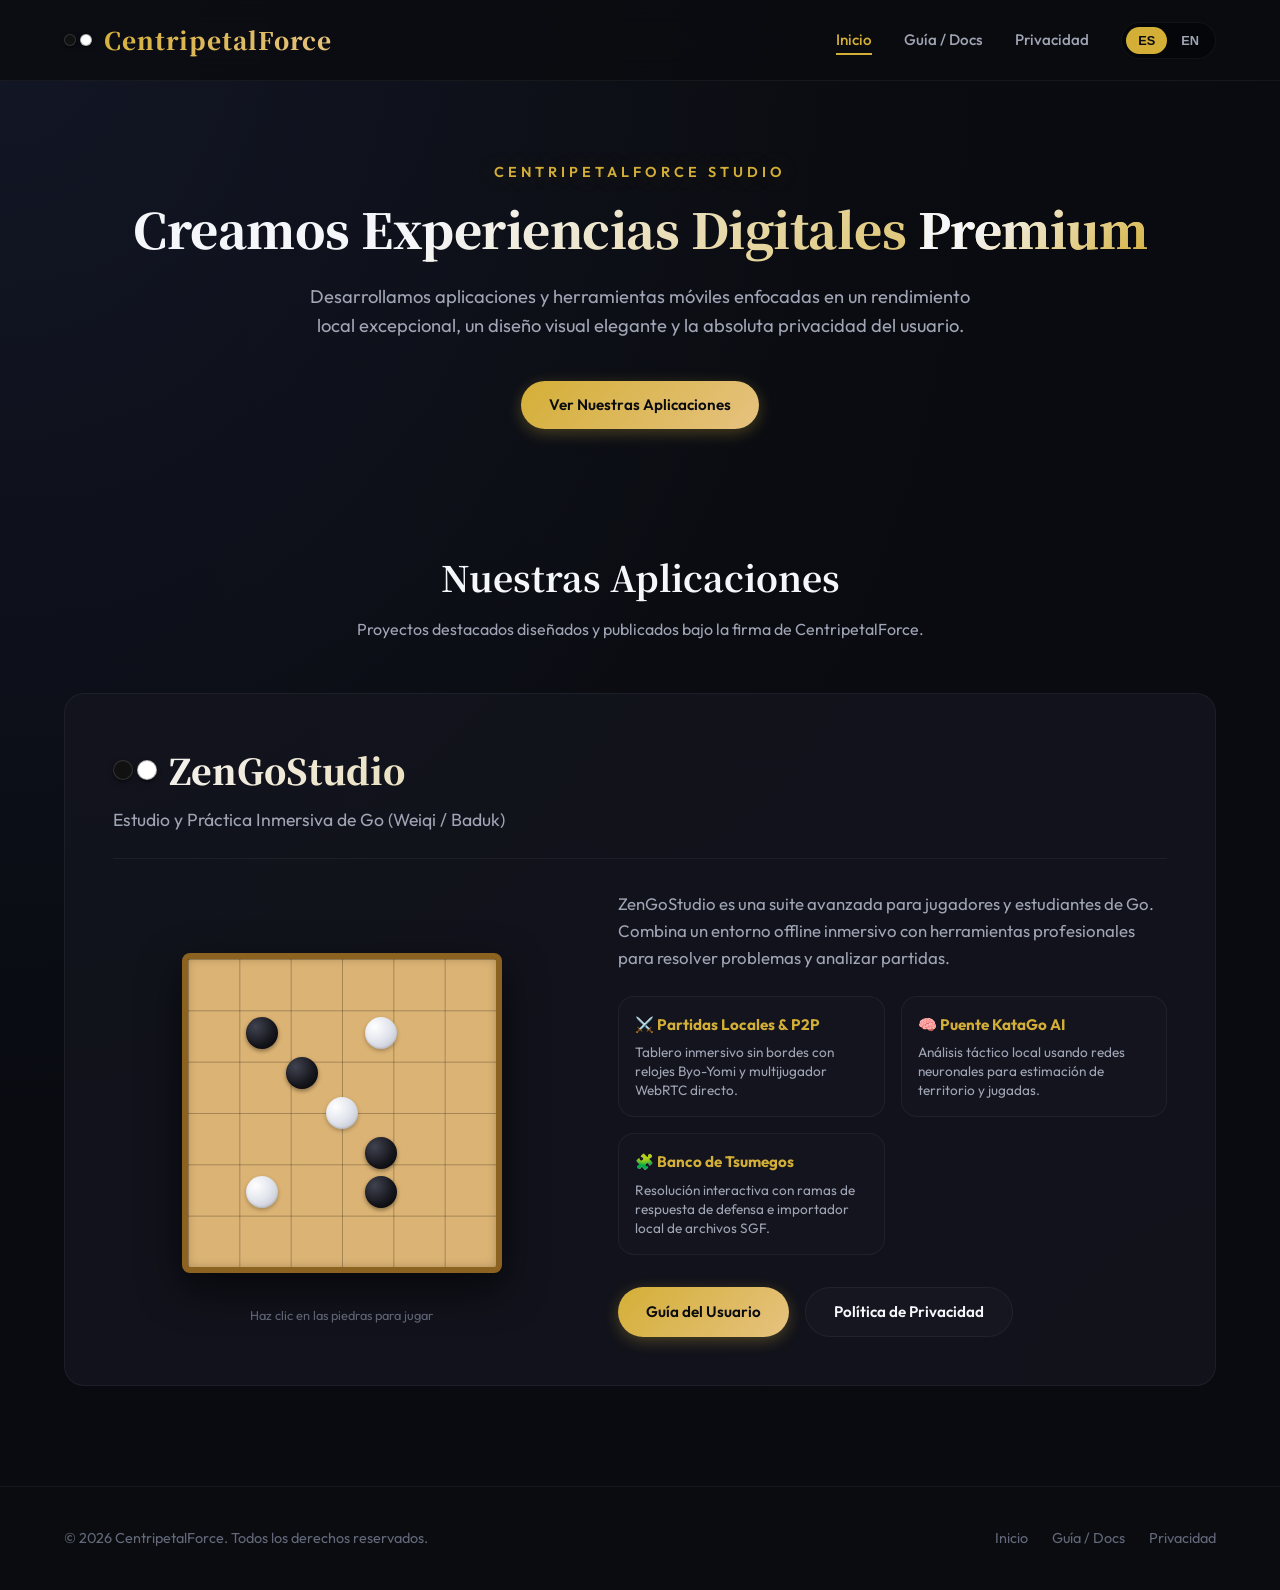
==== commit dc29d557: "Design: Add inline SVG favicon representing Go stones to all HTML pages" ====
--- a/index.html
+++ b/index.html
@@ -5,6 +5,7 @@
   <meta name="viewport" content="width=device-width, initial-scale=1.0">
   <title>CentripetalForce — Premium App Development Studio</title>
   <meta name="description" content="Official portal for CentripetalForce development studio. Creators of premium, offline-first applications focusing on performance, design and user privacy.">
+  <link rel="icon" type="image/svg+xml" href="data:image/svg+xml,<svg xmlns='http://www.w3.org/2000/svg' viewBox='0 0 100 100'><circle cx='35' cy='50' r='25' fill='%23111111' stroke='rgba(255,255,255,0.2)' stroke-width='4'/><circle cx='65' cy='50' r='25' fill='%23ffffff' stroke='rgba(0,0,0,0.3)' stroke-width='4'/></svg>">
   <link rel="stylesheet" href="style.css">
 </head>
 <body>
--- a/style.css
+++ b/style.css
@@ -684,3 +684,65 @@
     text-align: center;
   }
 }
+
+/* Project Showcase Layout */
+.apps-section {
+  padding: 60px 0 100px;
+}
+
+.project-card {
+  background: var(--bg-card);
+  border: 1px solid var(--glass-border);
+  border-radius: 20px;
+  padding: 48px;
+  margin-top: 40px;
+  transition: var(--transition-smooth);
+}
+
+.project-card:hover {
+  border-color: rgba(212, 175, 55, 0.2);
+  box-shadow: 0 15px 40px rgba(0, 0, 0, 0.5);
+  background: var(--bg-card-hover);
+}
+
+.project-header {
+  margin-bottom: 32px;
+  border-bottom: 1px solid var(--glass-border);
+  padding-bottom: 24px;
+}
+
+.project-title {
+  font-family: var(--font-title);
+  font-size: 2.2rem;
+  font-weight: 900;
+  background: linear-gradient(135deg, var(--text-light) 0%, var(--primary-gold) 100%);
+  -webkit-background-clip: text;
+  -webkit-text-fill-color: transparent;
+  display: flex;
+  align-items: center;
+  gap: 12px;
+}
+
+.project-tagline {
+  color: var(--text-gray);
+  font-size: 1.1rem;
+  margin-top: 8px;
+}
+
+.project-body-grid {
+  display: grid;
+  grid-template-columns: 1fr 1.2fr;
+  gap: 48px;
+  align-items: center;
+}
+
+@media (max-width: 992px) {
+  .project-body-grid {
+    grid-template-columns: 1fr;
+    gap: 32px;
+  }
+  .project-card {
+    padding: 24px;
+  }
+}
+
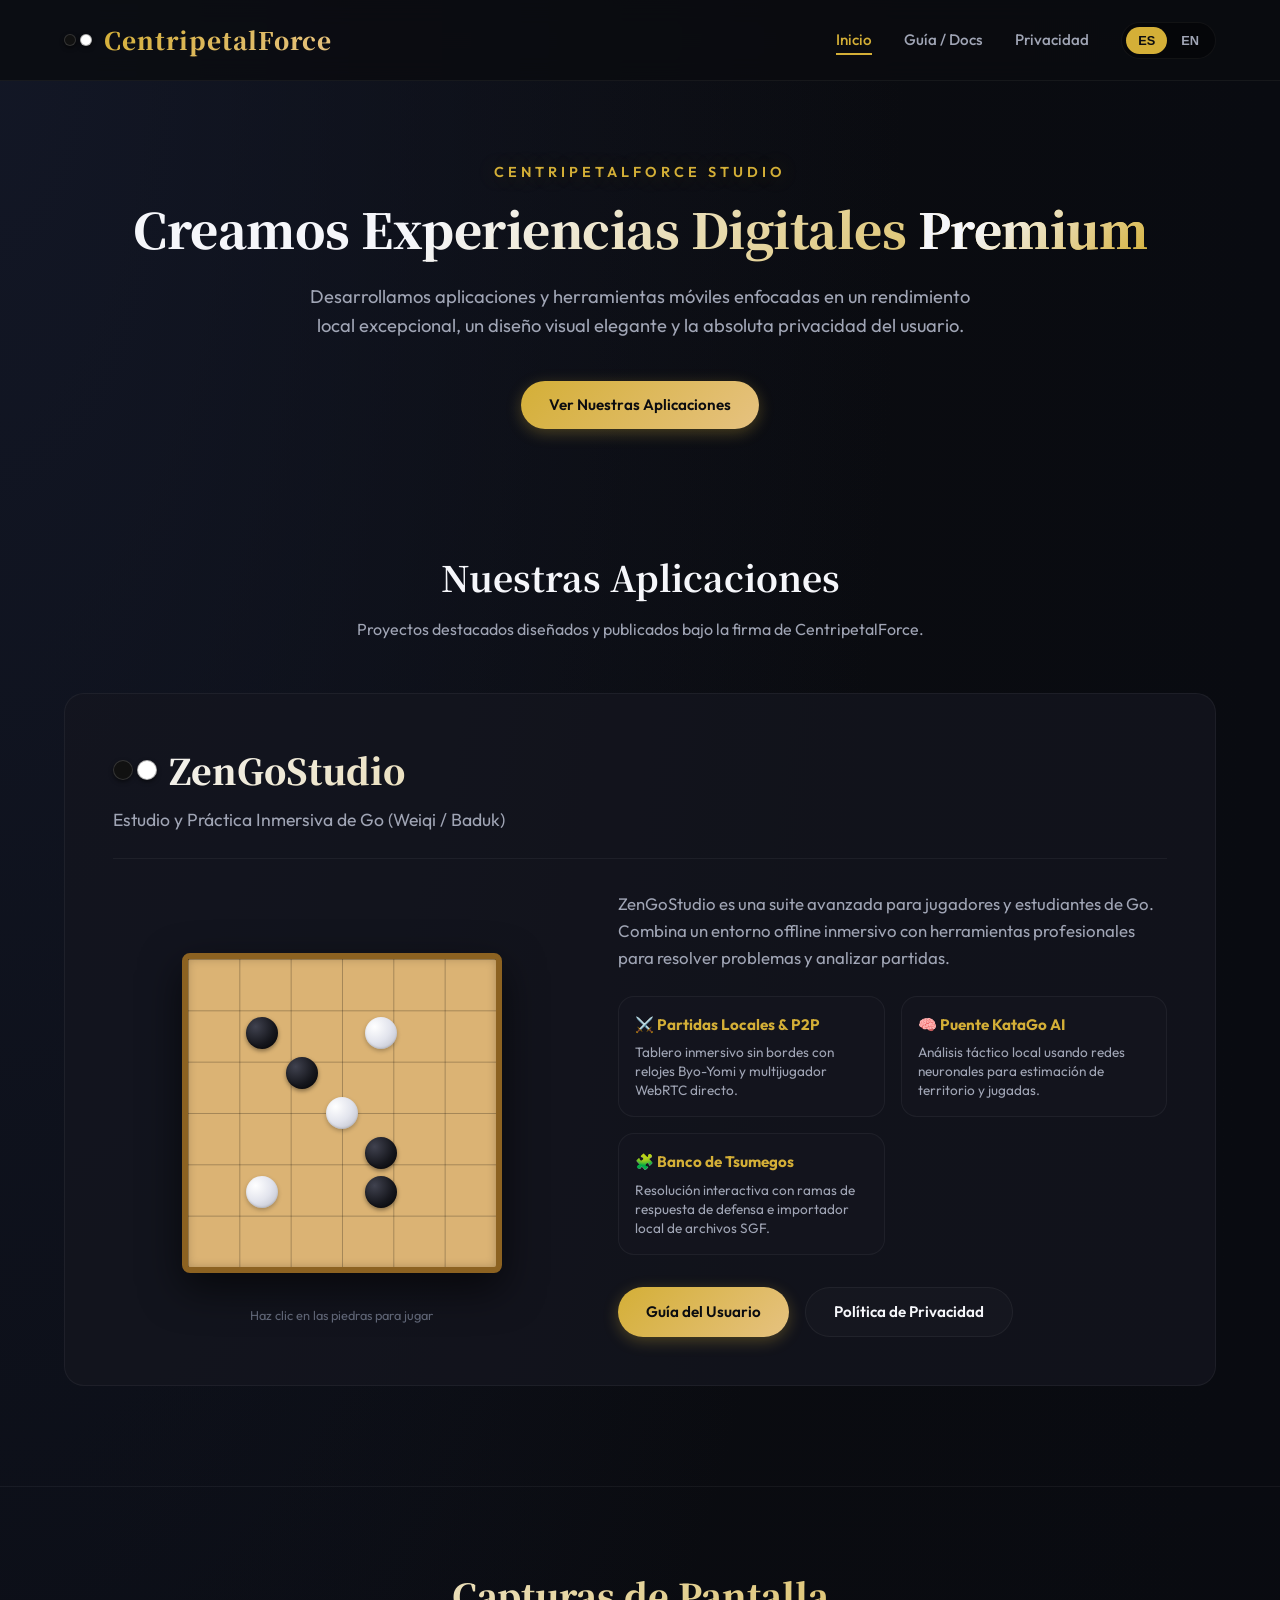
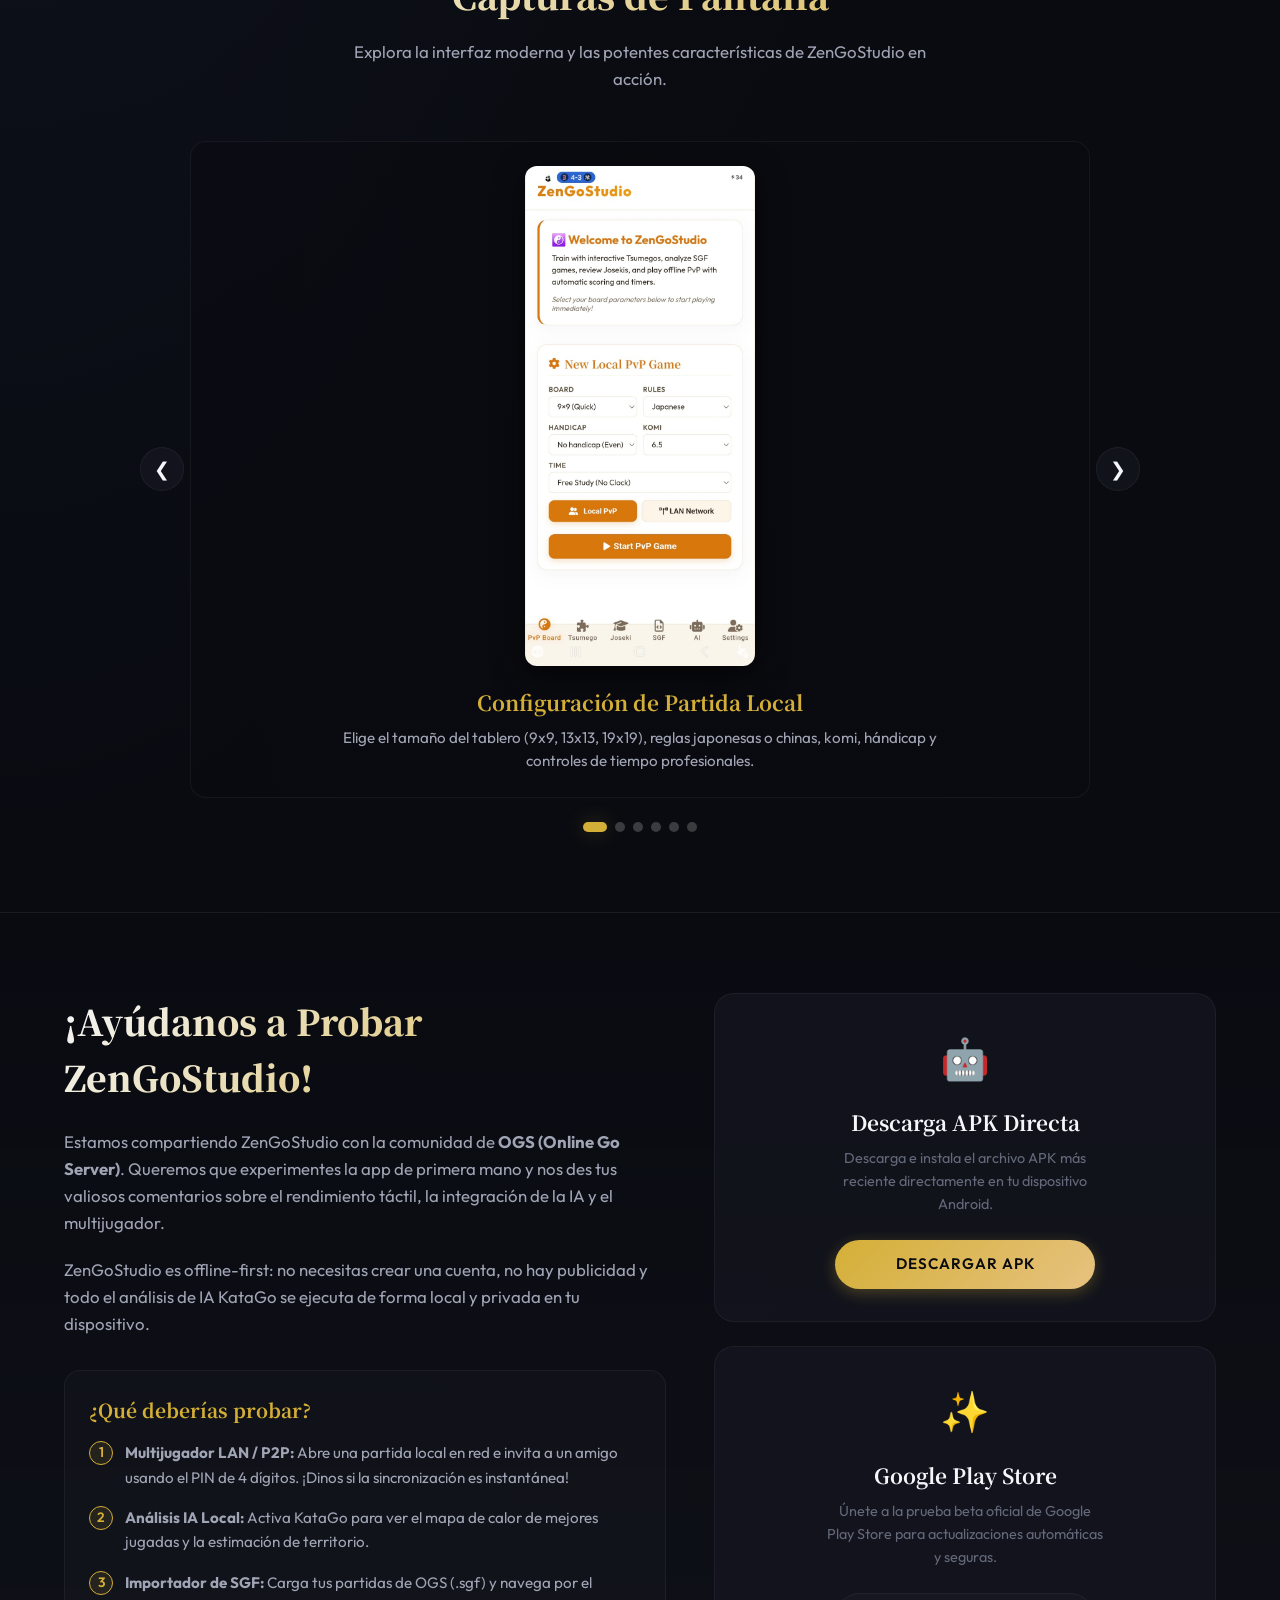
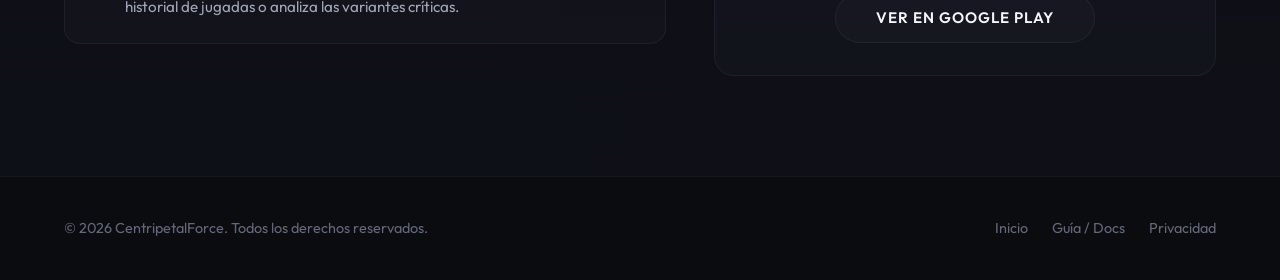
==== commit b1f31abf: "Images" ====
--- a/index.html
+++ b/index.html
@@ -219,6 +219,238 @@
       </div>
     </section>
 
+    <!-- Gallery Section -->
+    <section class="screenshot-gallery-section" id="screenshots-section">
+      <div class="container">
+        <div class="gallery-header">
+          <h2>
+            <span class="lang-es">Capturas de Pantalla</span>
+            <span class="lang-en">App Screenshots</span>
+          </h2>
+          <p>
+            <span class="lang-es">Explora la interfaz moderna y las potentes características de ZenGoStudio en acción.</span>
+            <span class="lang-en">Explore the modern interface and powerful features of ZenGoStudio in action.</span>
+          </p>
+        </div>
+
+        <div class="carousel-wrapper">
+          <button class="carousel-nav-btn prev" onclick="moveSlide(-1)" aria-label="Previous Slide">&#10094;</button>
+          
+          <div class="carousel-viewport">
+            <div class="carousel-track" id="carousel-track">
+              
+              <!-- Slide 1: Setup Local -->
+              <div class="carousel-slide">
+                <img src="images/1.jpeg" alt="Local Game Setup" onclick="openLightbox(0)">
+                <div class="carousel-caption">
+                  <h3>
+                    <span class="lang-es">Configuración de Partida Local</span>
+                    <span class="lang-en">Local Game Configuration</span>
+                  </h3>
+                  <p>
+                    <span class="lang-es">Elige el tamaño del tablero (9x9, 13x13, 19x19), reglas japonesas o chinas, komi, hándicap y controles de tiempo profesionales.</span>
+                    <span class="lang-en">Choose board size (9x9, 13x13, 19x19), Japanese or Chinese rules, komi, handicap, and professional time controls.</span>
+                  </p>
+                </div>
+              </div>
+
+              <!-- Slide 2: LAN Config -->
+              <div class="carousel-slide">
+                <img src="images/2.jpeg" alt="LAN Room Setup" onclick="openLightbox(1)">
+                <div class="carousel-caption">
+                  <h3>
+                    <span class="lang-es">Multijugador LAN / WebRTC</span>
+                    <span class="lang-en">LAN / WebRTC Multiplayer</span>
+                  </h3>
+                  <p>
+                    <span class="lang-es">Conéctate al instante con amigos en tu red local o mediante P2P WebRTC introduciendo un simple código de sala de 4 dígitos.</span>
+                    <span class="lang-en">Connect instantly with friends on your local network or via WebRTC P2P by entering a simple 4-digit room code.</span>
+                  </p>
+                </div>
+              </div>
+
+              <!-- Slide 3: Immersive Goban -->
+              <div class="carousel-slide">
+                <img src="images/3.jpeg" alt="Immersive Goban View" onclick="openLightbox(2)">
+                <div class="carousel-caption">
+                  <h3>
+                    <span class="lang-es">Tablero Inmersivo (19x19)</span>
+                    <span class="lang-en">Immersive Goban View (19x19)</span>
+                  </h3>
+                  <p>
+                    <span class="lang-es">Juega en un tablero elegante con texturas de madera realistas y piedras con sombreados naturales en una interfaz libre de distracciones.</span>
+                    <span class="lang-en">Play on a beautiful board with realistic wooden textures and natural stone shadows in a distraction-free layout.</span>
+                  </p>
+                </div>
+              </div>
+
+              <!-- Slide 4: AI Analysis -->
+              <div class="carousel-slide">
+                <img src="images/4.jpeg" alt="KataGo AI Analysis Chart" onclick="openLightbox(3)">
+                <div class="carousel-caption">
+                  <h3>
+                    <span class="lang-es">Gráfico y Análisis de IA</span>
+                    <span class="lang-en">AI Chart & Blunder Analysis</span>
+                  </h3>
+                  <p>
+                    <span class="lang-es">Examina la curva de porcentaje de victoria (Winrate) paso a paso e identifica tus errores (Blunders o Mistakes) evaluados por KataGo.</span>
+                    <span class="lang-en">Examine the winrate percentage curve step-by-step and identify your blunders or mistakes evaluated by KataGo.</span>
+                  </p>
+                </div>
+              </div>
+
+              <!-- Slide 5: SGF Viewer -->
+              <div class="carousel-slide">
+                <img src="images/5.jpeg" alt="SGF Move Numbers" onclick="openLightbox(4)">
+                <div class="carousel-caption">
+                  <h3>
+                    <span class="lang-es">Visor y Editor de SGF</span>
+                    <span class="lang-en">SGF Viewer & Editor</span>
+                  </h3>
+                  <p>
+                    <span class="lang-es">Visualiza las jugadas con sus números correspondientes sobre el tablero y explora variaciones guardadas en archivos SGF locales.</span>
+                    <span class="lang-en">Display move numbers directly on the stones and explore game variations saved in local SGF files.</span>
+                  </p>
+                </div>
+              </div>
+
+              <!-- Slide 6: Tablet View Heatmap -->
+              <div class="carousel-slide">
+                <img src="images/6.jpeg" alt="Tablet Landscape Heatmap" onclick="openLightbox(5)">
+                <div class="carousel-caption">
+                  <h3>
+                    <span class="lang-es">Modo Tablet y Mapa de Calor IA</span>
+                    <span class="lang-en">Tablet Mode & AI Heatmap</span>
+                  </h3>
+                  <p>
+                    <span class="lang-es">Disfruta de la vista horizontal en tablets con panel lateral completo, sugerencias de jugadas en tiempo real y estimación de puntos de KataGo.</span>
+                    <span class="lang-en">Enjoy tablet landscape view with a dedicated side panel, real-time move suggestions, and KataGo score estimation.</span>
+                  </p>
+                </div>
+              </div>
+
+            </div>
+          </div>
+
+          <button class="carousel-nav-btn next" onclick="moveSlide(1)" aria-label="Next Slide">&#10095;</button>
+        </div>
+
+        <div class="carousel-indicators" id="carousel-indicators">
+          <button class="indicator-dot active" onclick="currentSlide(0)" aria-label="Slide 1"></button>
+          <button class="indicator-dot" onclick="currentSlide(1)" aria-label="Slide 2"></button>
+          <button class="indicator-dot" onclick="currentSlide(2)" aria-label="Slide 3"></button>
+          <button class="indicator-dot" onclick="currentSlide(3)" aria-label="Slide 4"></button>
+          <button class="indicator-dot" onclick="currentSlide(4)" aria-label="Slide 5"></button>
+          <button class="indicator-dot" onclick="currentSlide(5)" aria-label="Slide 6"></button>
+        </div>
+      </div>
+    </section>
+
+    <!-- Lightbox Modal -->
+    <div id="lightbox-modal" class="lightbox-modal">
+      <div class="lightbox-content">
+        <button class="lightbox-close" onclick="closeLightbox()">&times;</button>
+        <img id="lightbox-img" class="lightbox-img" src="" alt="Ampliada">
+        <div id="lightbox-caption" class="lightbox-caption"></div>
+      </div>
+    </div>
+
+    <!-- Beta / Testing Section -->
+    <section class="beta-testing-section" id="beta-section">
+      <div class="container">
+        <div class="beta-grid">
+          
+          <div class="beta-content">
+            <h2>
+              <span class="lang-es">¡Ayúdanos a Probar ZenGoStudio!</span>
+              <span class="lang-en">Help Us Test ZenGoStudio!</span>
+            </h2>
+            <p>
+              <span class="lang-es">Estamos compartiendo ZenGoStudio con la comunidad de <strong>OGS (Online Go Server)</strong>. Queremos que experimentes la app de primera mano y nos des tus valiosos comentarios sobre el rendimiento táctil, la integración de la IA y el multijugador.</span>
+              <span class="lang-en">We are sharing ZenGoStudio with the <strong>OGS (Online Go Server)</strong> community. We want you to experience the app first-hand and give us your valuable feedback on touch performance, AI integration, and multiplayer.</span>
+            </p>
+            <p>
+              <span class="lang-es">ZenGoStudio es offline-first: no necesitas crear una cuenta, no hay publicidad y todo el análisis de IA KataGo se ejecuta de forma local y privada en tu dispositivo.</span>
+              <span class="lang-en">ZenGoStudio is offline-first: no account registration needed, zero advertisements, and all KataGo AI analysis runs locally and privately on your device.</span>
+            </p>
+
+            <div class="beta-instructions">
+              <h3>
+                <span class="lang-es">¿Qué deberías probar?</span>
+                <span class="lang-en">What should you test?</span>
+              </h3>
+              <ul class="beta-step-list">
+                <li class="beta-step-item">
+                  <span class="beta-step-number">1</span>
+                  <strong>
+                    <span class="lang-es">Multijugador LAN / P2P:</span>
+                    <span class="lang-en">LAN / P2P Multiplayer:</span>
+                  </strong>
+                  <span class="lang-es"> Abre una partida local en red e invita a un amigo usando el PIN de 4 dígitos. ¡Dinos si la sincronización es instantánea!</span>
+                  <span class="lang-en"> Start a network game and invite a friend using the 4-digit PIN. Tell us if sync is instant!</span>
+                </li>
+                <li class="beta-step-item">
+                  <span class="beta-step-number">2</span>
+                  <strong>
+                    <span class="lang-es">Análisis IA Local:</span>
+                    <span class="lang-en">Local AI Analysis:</span>
+                  </strong>
+                  <span class="lang-es"> Activa KataGo para ver el mapa de calor de mejores jugadas y la estimación de territorio.</span>
+                  <span class="lang-en"> Enable KataGo to see the best moves heatmap and territory estimation.</span>
+                </li>
+                <li class="beta-step-item">
+                  <span class="beta-step-number">3</span>
+                  <strong>
+                    <span class="lang-es">Importador de SGF:</span>
+                    <span class="lang-en">SGF Importer:</span>
+                  </strong>
+                  <span class="lang-es"> Carga tus partidas de OGS (.sgf) y navega por el historial de jugadas o analiza las variantes críticas.</span>
+                  <span class="lang-en"> Load your OGS game files (.sgf) and review the moves history or analyze critical variations.</span>
+                </li>
+              </ul>
+            </div>
+          </div>
+
+          <div class="beta-cards">
+            <!-- Card 1: Direct APK Download -->
+            <div class="beta-card">
+              <div class="beta-card-icon">🤖</div>
+              <h4>
+                <span class="lang-es">Descarga APK Directa</span>
+                <span class="lang-en">Direct APK Download</span>
+              </h4>
+              <p>
+                <span class="lang-es">Descarga e instala el archivo APK más reciente directamente en tu dispositivo Android.</span>
+                <span class="lang-en">Download and install the latest APK file directly on your Android device.</span>
+              </p>
+              <a href="zengostudio.apk" class="btn btn-primary beta-btn" download>
+                <span class="lang-es">Descargar APK</span>
+                <span class="lang-en">Download APK</span>
+              </a>
+            </div>
+
+            <!-- Card 2: Google Play Store -->
+            <div class="beta-card">
+              <div class="beta-card-icon">✨</div>
+              <h4>
+                <span class="lang-es">Google Play Store</span>
+                <span class="lang-en">Google Play Store</span>
+              </h4>
+              <p>
+                <span class="lang-es">Únete a la prueba beta oficial de Google Play Store para actualizaciones automáticas y seguras.</span>
+                <span class="lang-en">Join the official Google Play Store beta test for safe and automatic updates.</span>
+              </p>
+              <a href="market://details?id=com.zengo.app" class="btn btn-secondary beta-btn">
+                <span class="lang-es">Ver en Google Play</span>
+                <span class="lang-en">View on Google Play</span>
+              </a>
+            </div>
+          </div>
+
+        </div>
+      </div>
+    </section>
+
   </main>
 
   <!-- Site Footer -->
@@ -255,6 +487,14 @@
         if (btnEn) btnEn.classList.remove('active');
         localStorage.setItem('cf_lang', 'es');
       }
+
+      // Update lightbox caption dynamically if open
+      if (activeLightboxIndex !== null) {
+        const caption = document.getElementById('lightbox-caption');
+        if (caption) {
+          caption.textContent = captionsData[lang][activeLightboxIndex];
+        }
+      }
     }
 
     // Initialize Language Preference
@@ -273,6 +513,99 @@
         stoneEl.classList.add('black');
       }
     }
+
+    // Carousel Logic
+    let currentSlideIndex = 0;
+    const totalSlides = 6;
+
+    function updateCarousel() {
+      const track = document.getElementById('carousel-track');
+      if (track) {
+        track.style.transform = `translateX(-${currentSlideIndex * 100}%)`;
+      }
+      
+      // Update dots
+      const dots = document.querySelectorAll('.indicator-dot');
+      dots.forEach((dot, index) => {
+        if (index === currentSlideIndex) {
+          dot.classList.add('active');
+        } else {
+          dot.classList.remove('active');
+        }
+      });
+    }
+
+    function moveSlide(direction) {
+      currentSlideIndex = (currentSlideIndex + direction + totalSlides) % totalSlides;
+      updateCarousel();
+    }
+
+    function currentSlide(index) {
+      currentSlideIndex = index;
+      updateCarousel();
+    }
+
+    // Lightbox Logic
+    let activeLightboxIndex = null;
+    const captionsData = {
+      es: [
+        "Configuración de Partida Local — Elige tablero, reglas, komi y tiempo.",
+        "Multijugador LAN / WebRTC — Conéctate directo mediante PIN de 4 dígitos.",
+        "Tablero Inmersivo (19x19) — Interfaz libre de distracciones con realismo natural.",
+        "Gráfico y Análisis de IA — Identifica errores críticos y blunders con KataGo.",
+        "Visor de SGF — Sigue la secuencia paso a paso con numeración en las piedras.",
+        "Mapa de Calor de KataGo en Tablet — Vista horizontal con panel de control de IA."
+      ],
+      en: [
+        "Local Game Configuration — Choose board size, rules, komi, and time limits.",
+        "LAN / WebRTC Multiplayer — Connect directly using a simple 4-digit room code.",
+        "Immersive Goban View (19x19) — Distraction-free interface with realistic styling.",
+        "AI Chart & Blunder Analysis — Identify mistakes and critical moves via KataGo.",
+        "SGF Viewer — Step through moves with numbers overlayed on stones.",
+        "KataGo Heatmap on Tablet — Landscape layout with complete AI side controls."
+      ]
+    };
+
+    function openLightbox(index) {
+      const modal = document.getElementById('lightbox-modal');
+      const img = document.getElementById('lightbox-img');
+      const caption = document.getElementById('lightbox-caption');
+      
+      if (modal && img && caption) {
+        img.src = `images/${index + 1}.jpeg`;
+        
+        // Get active language
+        const isEn = document.documentElement.classList.contains('lang-en-active');
+        const lang = isEn ? 'en' : 'es';
+        
+        caption.textContent = captionsData[lang][index];
+        activeLightboxIndex = index;
+        modal.classList.add('active');
+      }
+    }
+
+    function closeLightbox() {
+      const modal = document.getElementById('lightbox-modal');
+      if (modal) {
+        modal.classList.remove('active');
+        activeLightboxIndex = null;
+      }
+    }
+
+    // Close lightbox on clicking background
+    window.addEventListener('click', (event) => {
+      const modal = document.getElementById('lightbox-modal');
+      if (event.target === modal) {
+        closeLightbox();
+      }
+    });
+
+    // Close lightbox on pressing Escape key
+    window.addEventListener('keydown', (event) => {
+      if (event.key === 'Escape') {
+        closeLightbox();
+      }
+    });
   </script>
 </body>
 </html>
--- a/style.css
+++ b/style.css
@@ -746,3 +746,364 @@
   }
 }
 
+/* Screenshots Gallery Section */
+.screenshot-gallery-section {
+  padding: 80px 0;
+  border-top: 1px solid var(--glass-border);
+  position: relative;
+}
+
+.gallery-header {
+  text-align: center;
+  margin-bottom: 48px;
+}
+
+.gallery-header h2 {
+  font-family: var(--font-title);
+  font-size: 2.2rem;
+  font-weight: 900;
+  margin-bottom: 16px;
+  background: linear-gradient(135deg, var(--text-light) 0%, var(--primary-gold) 100%);
+  -webkit-background-clip: text;
+  -webkit-text-fill-color: transparent;
+}
+
+.gallery-header p {
+  color: var(--text-gray);
+  max-width: 600px;
+  margin: 0 auto;
+  font-size: 1.05rem;
+}
+
+/* Carousel Styles */
+.carousel-wrapper {
+  position: relative;
+  max-width: 1000px;
+  margin: 0 auto;
+  padding: 0 50px;
+}
+
+.carousel-viewport {
+  overflow: hidden;
+  border-radius: 16px;
+  border: 1px solid var(--glass-border);
+  background: rgba(11, 12, 16, 0.4);
+}
+
+.carousel-track {
+  display: flex;
+  transition: transform 0.5s cubic-bezier(0.25, 0.8, 0.25, 1);
+  will-change: transform;
+}
+
+.carousel-slide {
+  flex: 0 0 100%;
+  display: flex;
+  flex-direction: column;
+  align-items: center;
+  padding: 24px;
+  box-sizing: border-box;
+}
+
+.carousel-slide img {
+  max-height: 500px;
+  max-width: 100%;
+  object-fit: contain;
+  border-radius: 12px;
+  box-shadow: 0 10px 30px rgba(0, 0, 0, 0.6);
+  cursor: pointer;
+  transition: transform 0.3s ease;
+}
+
+.carousel-slide img:hover {
+  transform: scale(1.02);
+}
+
+.carousel-caption {
+  margin-top: 20px;
+  text-align: center;
+  max-width: 600px;
+}
+
+.carousel-caption h3 {
+  font-family: var(--font-title);
+  color: var(--primary-gold);
+  font-size: 1.3rem;
+  margin-bottom: 8px;
+}
+
+.carousel-caption p {
+  color: var(--text-gray);
+  font-size: 0.95rem;
+  line-height: 1.5;
+}
+
+/* Carousel Buttons */
+.carousel-nav-btn {
+  position: absolute;
+  top: 50%;
+  transform: translateY(-50%);
+  width: 44px;
+  height: 44px;
+  border-radius: 50%;
+  background: rgba(20, 22, 31, 0.8);
+  border: 1px solid var(--glass-border);
+  color: var(--text-light);
+  font-size: 1.2rem;
+  cursor: pointer;
+  display: flex;
+  align-items: center;
+  justify-content: center;
+  transition: var(--transition-smooth);
+  z-index: 10;
+}
+
+.carousel-nav-btn:hover {
+  background: var(--primary-gold);
+  color: var(--bg-dark);
+  box-shadow: var(--shadow-glow);
+  border-color: var(--primary-gold);
+}
+
+.carousel-nav-btn.prev {
+  left: 0;
+}
+
+.carousel-nav-btn.next {
+  right: 0;
+}
+
+/* Indicators */
+.carousel-indicators {
+  display: flex;
+  justify-content: center;
+  gap: 8px;
+  margin-top: 24px;
+}
+
+.indicator-dot {
+  width: 10px;
+  height: 10px;
+  border-radius: 50%;
+  background: rgba(255, 255, 255, 0.2);
+  border: none;
+  cursor: pointer;
+  transition: var(--transition-smooth);
+}
+
+.indicator-dot.active {
+  background: var(--primary-gold);
+  width: 24px;
+  border-radius: 10px;
+  box-shadow: var(--shadow-glow);
+}
+
+/* Lightbox Modal */
+.lightbox-modal {
+  display: none;
+  position: fixed;
+  top: 0;
+  left: 0;
+  width: 100%;
+  height: 100%;
+  background: rgba(5, 5, 8, 0.95);
+  z-index: 200;
+  justify-content: center;
+  align-items: center;
+  opacity: 0;
+  transition: opacity 0.3s ease;
+}
+
+.lightbox-modal.active {
+  display: flex;
+  opacity: 1;
+}
+
+.lightbox-content {
+  position: relative;
+  max-width: 90%;
+  max-height: 90%;
+  display: flex;
+  flex-direction: column;
+  align-items: center;
+}
+
+.lightbox-img {
+  max-width: 100%;
+  max-height: 80vh;
+  object-fit: contain;
+  border-radius: 8px;
+  box-shadow: 0 10px 40px rgba(0, 0, 0, 0.8);
+}
+
+.lightbox-close {
+  position: absolute;
+  top: -40px;
+  right: 0;
+  color: var(--text-light);
+  font-size: 2rem;
+  background: none;
+  border: none;
+  cursor: pointer;
+  transition: var(--transition-smooth);
+}
+
+.lightbox-close:hover {
+  color: var(--primary-gold);
+  transform: scale(1.1);
+}
+
+.lightbox-caption {
+  color: var(--text-light);
+  margin-top: 16px;
+  font-size: 1.1rem;
+  text-align: center;
+  font-family: var(--font-title);
+  text-shadow: 0 2px 4px rgba(0,0,0,0.8);
+}
+
+/* Beta / Testing Section */
+.beta-testing-section {
+  padding: 80px 0 100px;
+  background: linear-gradient(180deg, var(--bg-deep) 0%, rgba(20, 22, 31, 0.5) 100%);
+  border-top: 1px solid var(--glass-border);
+}
+
+.beta-grid {
+  display: grid;
+  grid-template-columns: 1.2fr 1fr;
+  gap: 48px;
+  align-items: start;
+}
+
+.beta-content h2 {
+  font-family: var(--font-title);
+  font-size: 2.2rem;
+  font-weight: 900;
+  margin-bottom: 24px;
+  background: linear-gradient(135deg, var(--text-light) 0%, var(--primary-gold) 100%);
+  -webkit-background-clip: text;
+  -webkit-text-fill-color: transparent;
+}
+
+.beta-content p {
+  color: var(--text-gray);
+  margin-bottom: 20px;
+  font-size: 1.05rem;
+}
+
+.beta-instructions {
+  background: rgba(255, 255, 255, 0.02);
+  border: 1px solid var(--glass-border);
+  border-radius: 16px;
+  padding: 24px;
+  margin-top: 32px;
+}
+
+.beta-instructions h3 {
+  font-family: var(--font-title);
+  color: var(--primary-gold);
+  margin-bottom: 16px;
+  font-size: 1.2rem;
+}
+
+.beta-step-list {
+  list-style: none;
+}
+
+.beta-step-item {
+  position: relative;
+  padding-left: 36px;
+  margin-bottom: 16px;
+  font-size: 0.95rem;
+  color: var(--text-gray);
+}
+
+.beta-step-item:last-child {
+  margin-bottom: 0;
+}
+
+.beta-step-number {
+  position: absolute;
+  left: 0;
+  top: 0;
+  width: 24px;
+  height: 24px;
+  border-radius: 50%;
+  background: rgba(212, 175, 55, 0.1);
+  border: 1px solid var(--primary-gold);
+  color: var(--primary-gold);
+  display: flex;
+  align-items: center;
+  justify-content: center;
+  font-weight: 600;
+  font-size: 0.85rem;
+}
+
+.beta-cards {
+  display: flex;
+  flex-direction: column;
+  gap: 24px;
+}
+
+.beta-card {
+  background: var(--bg-card);
+  border: 1px solid var(--glass-border);
+  border-radius: 20px;
+  padding: 32px;
+  text-align: center;
+  transition: var(--transition-smooth);
+  display: flex;
+  flex-direction: column;
+  align-items: center;
+  justify-content: center;
+}
+
+.beta-card:hover {
+  border-color: rgba(212, 175, 55, 0.3);
+  box-shadow: 0 10px 30px rgba(0, 0, 0, 0.4);
+  background: var(--bg-card-hover);
+}
+
+.beta-card-icon {
+  font-size: 2.5rem;
+  margin-bottom: 16px;
+}
+
+.beta-card h4 {
+  font-family: var(--font-title);
+  font-size: 1.3rem;
+  margin-bottom: 8px;
+  color: var(--text-light);
+}
+
+.beta-card p {
+  color: var(--text-muted);
+  font-size: 0.9rem;
+  margin-bottom: 24px;
+  max-width: 280px;
+}
+
+.beta-btn {
+  width: 100%;
+  max-width: 260px;
+  text-transform: uppercase;
+  letter-spacing: 1px;
+}
+
+@media (max-width: 992px) {
+  .beta-grid {
+    grid-template-columns: 1fr;
+    gap: 40px;
+  }
+  
+  .carousel-wrapper {
+    padding: 0 20px;
+  }
+  
+  .carousel-nav-btn {
+    display: none;
+  }
+}
+
+
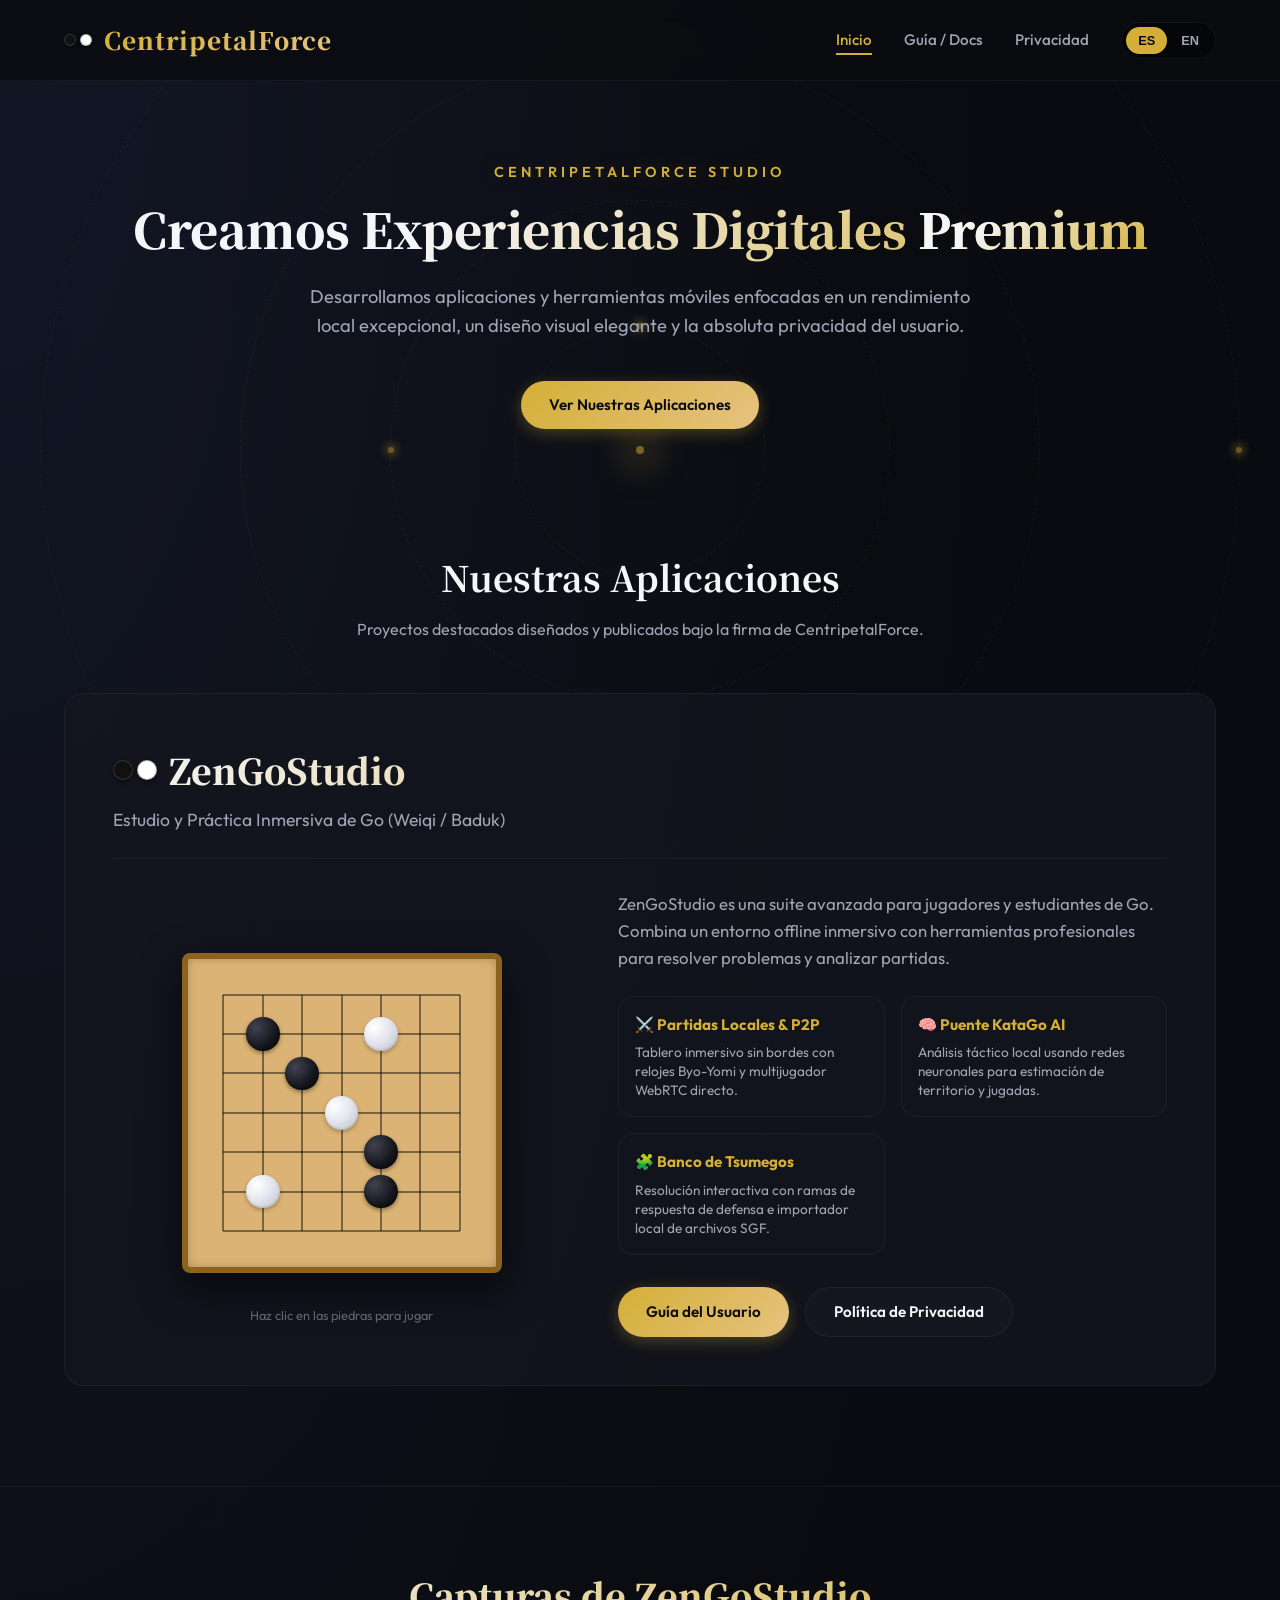
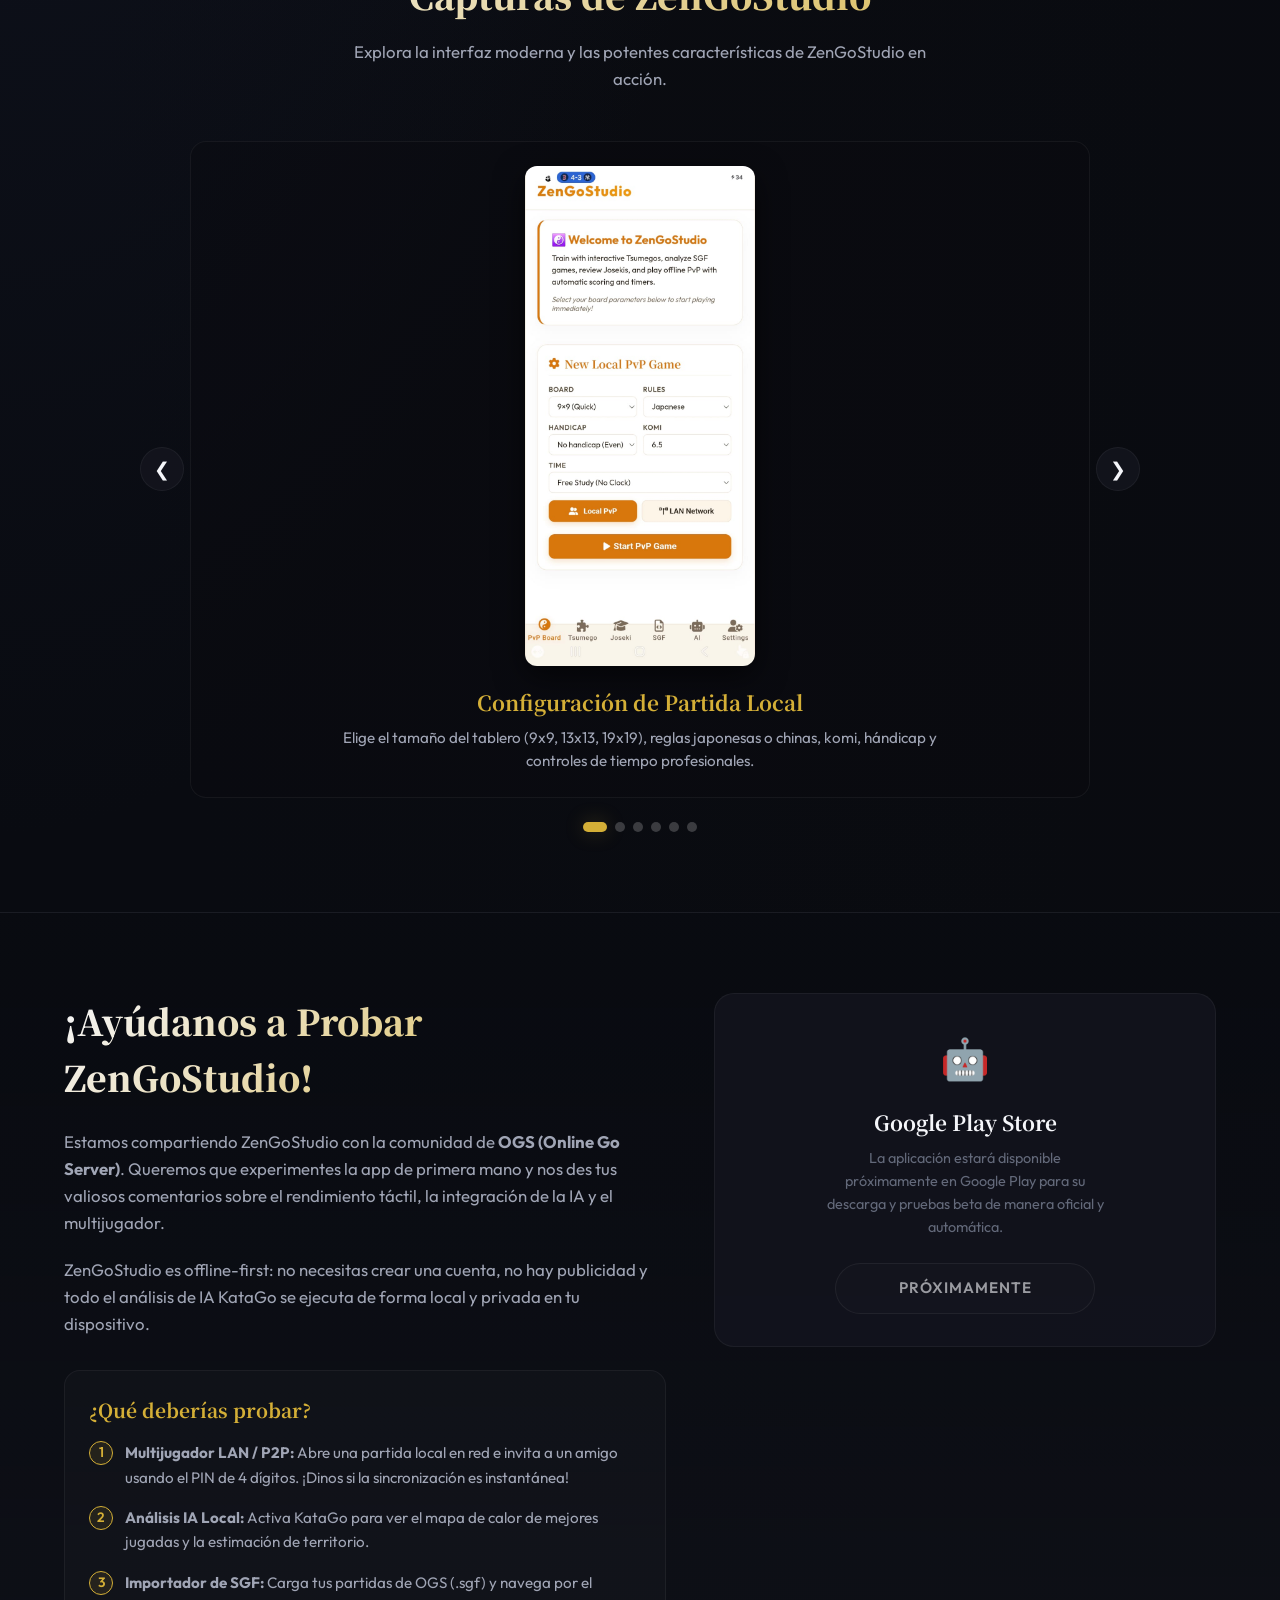
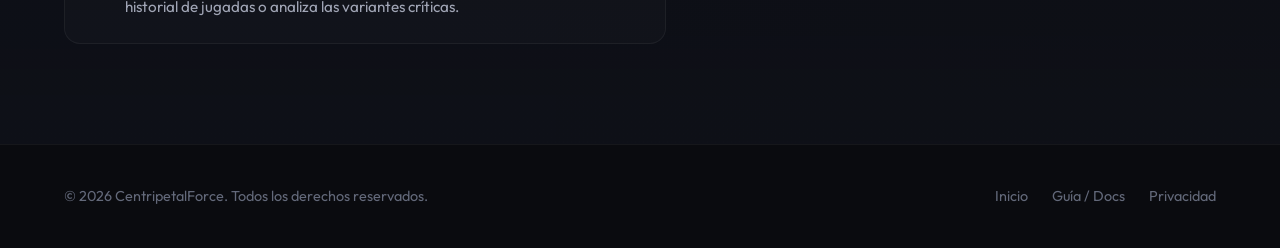
==== commit c04ab143: "Animation" ====
--- a/index.html
+++ b/index.html
@@ -9,6 +9,31 @@
   <link rel="stylesheet" href="style.css">
 </head>
 <body>
+
+  <!-- Subtle Centripetal Force Background Animation -->
+  <div class="centripetal-bg-container">
+    <div class="force-center"></div>
+    <div class="orbit-ring orbit-ring-1">
+      <div class="orbit-rotator rotator-1">
+        <div class="orbit-particle"></div>
+      </div>
+    </div>
+    <div class="orbit-ring orbit-ring-2">
+      <div class="orbit-rotator rotator-2">
+        <div class="orbit-particle"></div>
+      </div>
+    </div>
+    <div class="orbit-ring orbit-ring-3">
+      <div class="orbit-rotator rotator-3">
+        <div class="orbit-particle"></div>
+      </div>
+    </div>
+    <div class="orbit-ring orbit-ring-4">
+      <div class="orbit-rotator rotator-4">
+        <div class="orbit-particle"></div>
+      </div>
+    </div>
+  </div>
 
   <!-- Site Header -->
   <header class="site-header" id="main-header">
@@ -224,8 +249,8 @@
       <div class="container">
         <div class="gallery-header">
           <h2>
-            <span class="lang-es">Capturas de Pantalla</span>
-            <span class="lang-en">App Screenshots</span>
+            <span class="lang-es">Capturas de ZenGoStudio</span>
+            <span class="lang-en">ZenGoStudio Screenshots</span>
           </h2>
           <p>
             <span class="lang-es">Explora la interfaz moderna y las potentes características de ZenGoStudio en acción.</span>
@@ -314,17 +339,17 @@
                 </div>
               </div>
 
-              <!-- Slide 6: Tablet View Heatmap -->
+              <!-- Slide 6: Tablet View AI Panel -->
               <div class="carousel-slide">
-                <img src="images/6.jpeg" alt="Tablet Landscape Heatmap" onclick="openLightbox(5)">
+                <img src="images/6.jpeg" alt="Tablet Landscape AI Panel" onclick="openLightbox(5)">
                 <div class="carousel-caption">
                   <h3>
-                    <span class="lang-es">Modo Tablet y Mapa de Calor IA</span>
-                    <span class="lang-en">Tablet Mode & AI Heatmap</span>
+                    <span class="lang-es">Modo Tablet y Panel de IA</span>
+                    <span class="lang-en">Tablet Mode & AI Control Panel</span>
                   </h3>
                   <p>
-                    <span class="lang-es">Disfruta de la vista horizontal en tablets con panel lateral completo, sugerencias de jugadas en tiempo real y estimación de puntos de KataGo.</span>
-                    <span class="lang-en">Enjoy tablet landscape view with a dedicated side panel, real-time move suggestions, and KataGo score estimation.</span>
+                    <span class="lang-es">Disfruta de la vista horizontal en tablets con panel lateral de control de KataGo, estimación de puntuación y sugerencias de jugadas en tiempo real.</span>
+                    <span class="lang-en">Enjoy tablet landscape view with a dedicated KataGo AI side control panel, score estimation, and real-time move suggestions.</span>
                   </p>
                 </div>
               </div>
@@ -412,38 +437,21 @@
           </div>
 
           <div class="beta-cards">
-            <!-- Card 1: Direct APK Download -->
-            <div class="beta-card">
+            <!-- Google Play Store: Coming Soon -->
+            <div class="beta-card coming-soon-card">
               <div class="beta-card-icon">🤖</div>
-              <h4>
-                <span class="lang-es">Descarga APK Directa</span>
-                <span class="lang-en">Direct APK Download</span>
-              </h4>
-              <p>
-                <span class="lang-es">Descarga e instala el archivo APK más reciente directamente en tu dispositivo Android.</span>
-                <span class="lang-en">Download and install the latest APK file directly on your Android device.</span>
-              </p>
-              <a href="zengostudio.apk" class="btn btn-primary beta-btn" download>
-                <span class="lang-es">Descargar APK</span>
-                <span class="lang-en">Download APK</span>
-              </a>
-            </div>
-
-            <!-- Card 2: Google Play Store -->
-            <div class="beta-card">
-              <div class="beta-card-icon">✨</div>
               <h4>
                 <span class="lang-es">Google Play Store</span>
                 <span class="lang-en">Google Play Store</span>
               </h4>
               <p>
-                <span class="lang-es">Únete a la prueba beta oficial de Google Play Store para actualizaciones automáticas y seguras.</span>
-                <span class="lang-en">Join the official Google Play Store beta test for safe and automatic updates.</span>
+                <span class="lang-es">La aplicación estará disponible próximamente en Google Play para su descarga y pruebas beta de manera oficial y automática.</span>
+                <span class="lang-en">The application will be available soon on Google Play for official and automatic download and beta testing.</span>
               </p>
-              <a href="market://details?id=com.zengo.app" class="btn btn-secondary beta-btn">
-                <span class="lang-es">Ver en Google Play</span>
-                <span class="lang-en">View on Google Play</span>
-              </a>
+              <div class="btn btn-secondary beta-btn disabled-btn" style="opacity: 0.6; cursor: not-allowed; border-color: rgba(255, 255, 255, 0.1);">
+                <span class="lang-es">Próximamente</span>
+                <span class="lang-en">Coming Soon</span>
+              </div>
             </div>
           </div>
 
@@ -554,7 +562,7 @@
         "Tablero Inmersivo (19x19) — Interfaz libre de distracciones con realismo natural.",
         "Gráfico y Análisis de IA — Identifica errores críticos y blunders con KataGo.",
         "Visor de SGF — Sigue la secuencia paso a paso con numeración en las piedras.",
-        "Mapa de Calor de KataGo en Tablet — Vista horizontal con panel de control de IA."
+        "Panel de Control de KataGo en Tablet — Vista horizontal con panel lateral de control de IA."
       ],
       en: [
         "Local Game Configuration — Choose board size, rules, komi, and time limits.",
@@ -562,7 +570,7 @@
         "Immersive Goban View (19x19) — Distraction-free interface with realistic styling.",
         "AI Chart & Blunder Analysis — Identify mistakes and critical moves via KataGo.",
         "SGF Viewer — Step through moves with numbers overlayed on stones.",
-        "KataGo Heatmap on Tablet — Landscape layout with complete AI side controls."
+        "KataGo Control Panel on Tablet — Landscape layout with complete AI side controls."
       ]
     };
 
--- a/style.css
+++ b/style.css
@@ -375,6 +375,7 @@
 }
 
 /* Beautiful Interactive Goban Mockup */
+/* Beautiful Interactive Goban Mockup aligned on Intersections */
 .board-mockup-wrapper {
   margin: 50px auto 20px;
   max-width: 320px;
@@ -389,31 +390,64 @@
   display: grid;
   grid-template-columns: repeat(7, 1fr);
   grid-template-rows: repeat(7, 1fr);
-  gap: 2px;
-}
-
-.board-mockup-wrapper::after {
+  gap: 0; /* Gaps removed so grid lines align seamlessly */
+}
+
+.board-cell {
+  position: relative;
+  display: flex;
+  align-items: center;
+  justify-content: center;
+  z-index: 10;
+}
+
+/* Horizontal and Vertical lines crossing at the exact center of each cell */
+.board-cell::before,
+.board-cell::after {
   content: '';
   position: absolute;
-  top: 0;
+  background: rgba(0, 0, 0, 0.45); /* Clear, crisp grid lines */
+  pointer-events: none;
+}
+
+/* Horizontal line: spans full width, centered vertically */
+.board-cell::before {
+  top: 50%;
   left: 0;
   right: 0;
+  height: 2px;
+  transform: translateY(-50%);
+}
+
+/* Vertical line: spans full height, centered horizontally */
+.board-cell::after {
+  left: 50%;
+  top: 0;
   bottom: 0;
-  /* Grid lines overlay */
-  background-image: 
-    linear-gradient(rgba(0,0,0,0.25) 1px, transparent 1px),
-    linear-gradient(90deg, rgba(0,0,0,0.25) 1px, transparent 1px);
-  background-size: calc(100% / 6) calc(100% / 6);
-  background-position: 0 0;
-  pointer-events: none;
-}
-
-.board-cell {
-  position: relative;
-  display: flex;
-  align-items: center;
-  justify-content: center;
-  z-index: 10;
+  width: 2px;
+  transform: translateX(-50%);
+}
+
+/* --- Edge and Corner alignment so lines terminate exactly at outer intersections --- */
+
+/* First row: vertical lines only go from center (50%) to bottom (100%) */
+.board-cell:nth-child(-n+7)::after {
+  top: 50%;
+}
+
+/* Last row: vertical lines only go from top (0) to center (50%) */
+.board-cell:nth-child(n+43)::after {
+  bottom: 50%;
+}
+
+/* First column: horizontal lines only go from center (50%) to right (100%) */
+.board-cell:nth-child(7n+1)::before {
+  left: 50%;
+}
+
+/* Last column: horizontal lines only go from left (0) to center (50%) */
+.board-cell:nth-child(7n)::before {
+  right: 50%;
 }
 
 .board-stone {
@@ -421,6 +455,8 @@
   height: 85%;
   border-radius: 50%;
   transition: transform 0.2s cubic-bezier(0.175, 0.885, 0.32, 1.275);
+  position: relative;
+  z-index: 15; /* Renders above the crossing lines */
 }
 
 .board-stone.black {
@@ -1106,4 +1142,80 @@
   }
 }
 
-
+/* Subtle Centripetal Force Background Animation */
+.centripetal-bg-container {
+  position: fixed;
+  top: 0;
+  left: 0;
+  width: 100%;
+  height: 100%;
+  z-index: -1; /* Colocado exactamente sobre el fondo del body */
+  overflow: hidden;
+  pointer-events: none;
+  opacity: 0.55; /* Mayor opacidad para que sea visible en cualquier pantalla */
+}
+
+.force-center {
+  position: absolute;
+  top: 50%;
+  left: 50%;
+  width: 8px;
+  height: 8px;
+  background: var(--primary-gold);
+  border-radius: 50%;
+  box-shadow: 0 0 35px 12px rgba(212, 175, 55, 0.5);
+  transform: translate(-50%, -50%);
+}
+
+.orbit-ring {
+  position: absolute;
+  top: 50%;
+  left: 50%;
+  border: 1px dashed rgba(212, 175, 55, 0.15); /* Órbitas punteadas más visibles */
+  border-radius: 50%;
+  transform: translate(-50%, -50%);
+  pointer-events: none;
+}
+
+.orbit-ring-1 { width: 250px; height: 250px; }
+.orbit-ring-2 { width: 500px; height: 500px; }
+.orbit-ring-3 { width: 800px; height: 800px; }
+.orbit-ring-4 { width: 1200px; height: 1200px; }
+
+.orbit-rotator {
+  width: 100%;
+  height: 100%;
+  position: relative;
+}
+
+.orbit-particle {
+  position: absolute;
+  width: 6px; /* Partículas más grandes */
+  height: 6px;
+  background: var(--primary-gold);
+  border-radius: 50%;
+  box-shadow: 0 0 10px 2px var(--primary-gold); /* Mayor brillo */
+  opacity: 0.85;
+}
+
+/* Position particles on the dashed rings */
+.orbit-ring-1 .orbit-particle { top: 0; left: 50%; transform: translate(-50%, -50%); }
+.orbit-ring-2 .orbit-particle { top: 50%; left: 0; transform: translate(-50%, -50%); }
+.orbit-ring-3 .orbit-particle { top: 0; left: 50%; transform: translate(-50%, -50%); }
+.orbit-ring-4 .orbit-particle { top: 50%; left: 100%; transform: translate(-50%, -50%); }
+
+/* Rotation Animations for Orbital Movement */
+.rotator-1 { animation: orbitRotate 20s linear infinite; }
+.rotator-2 { animation: orbitRotate 35s linear infinite reverse; }
+.rotator-3 { animation: orbitRotate 55s linear infinite; }
+.rotator-4 { animation: orbitRotate 80s linear infinite reverse; }
+
+@keyframes orbitRotate {
+  from { transform: rotate(0deg); }
+  to { transform: rotate(360deg); }
+}
+
+
+
+
+
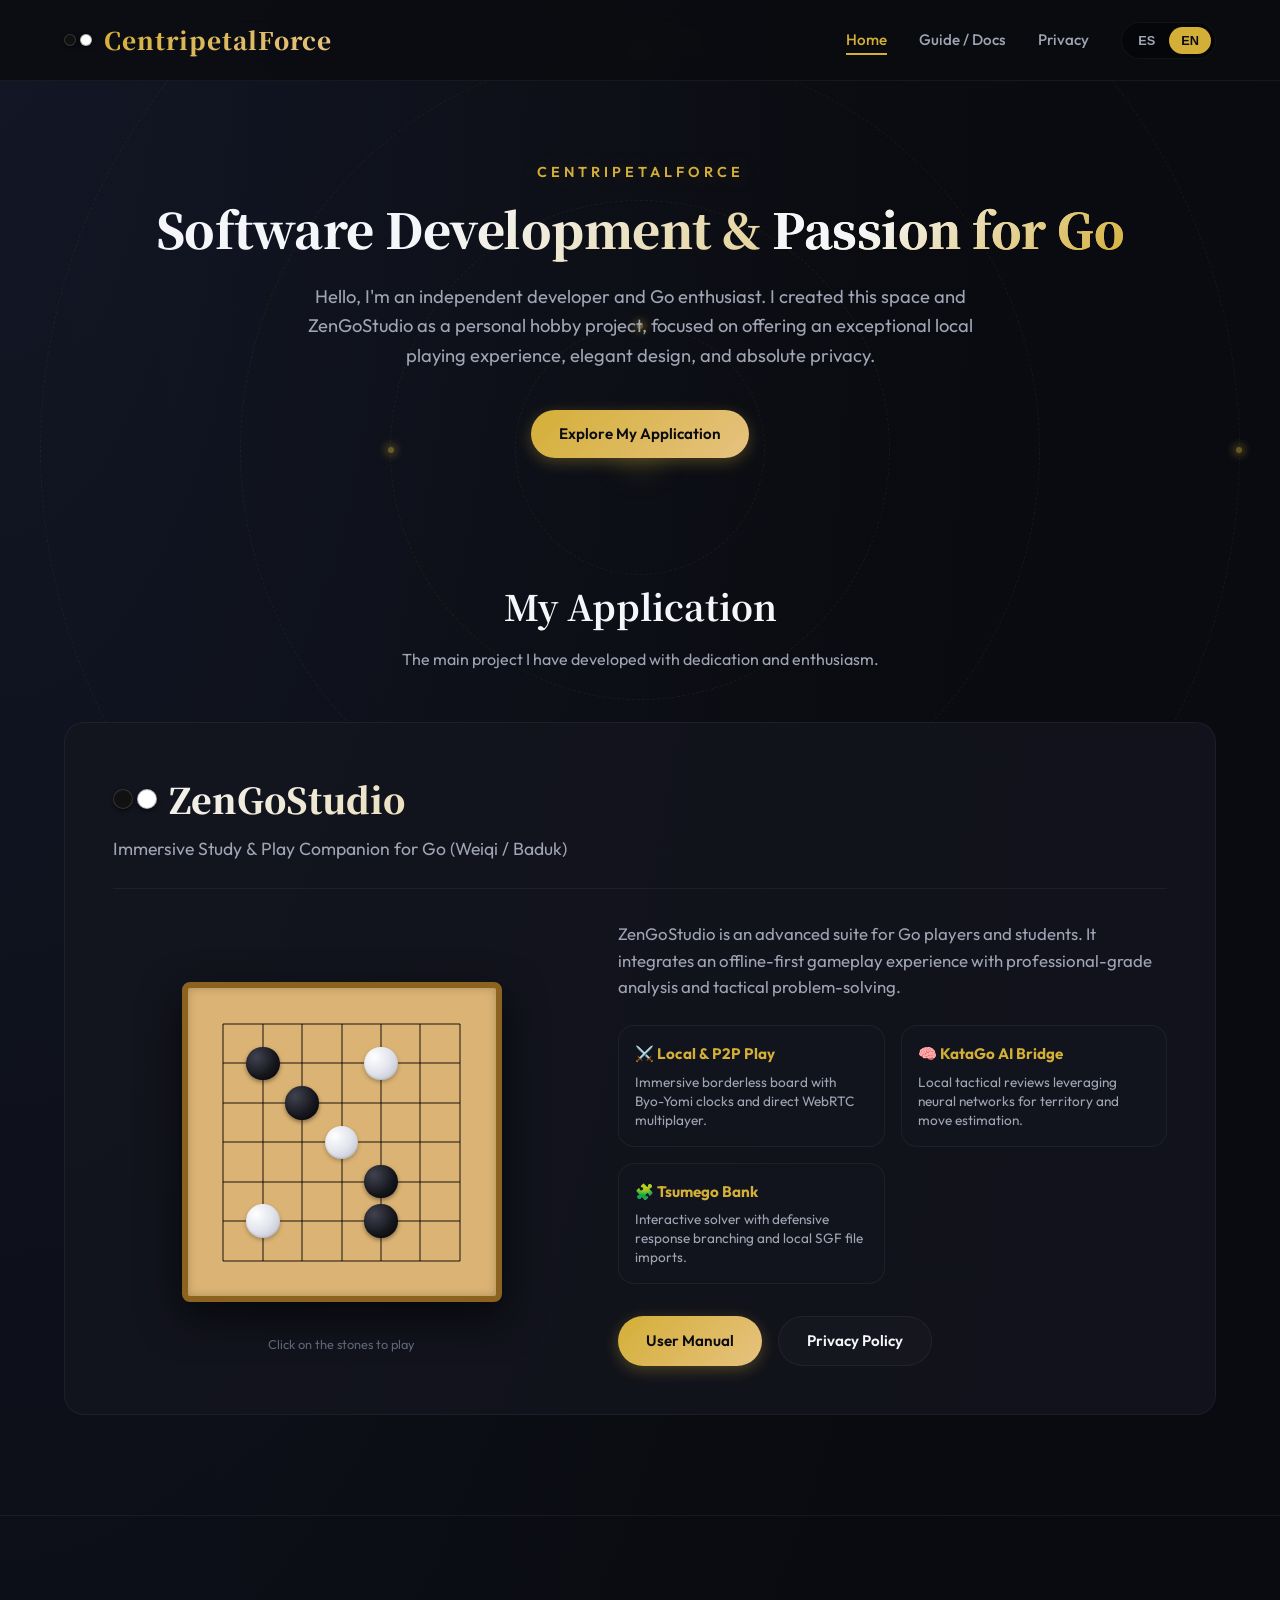
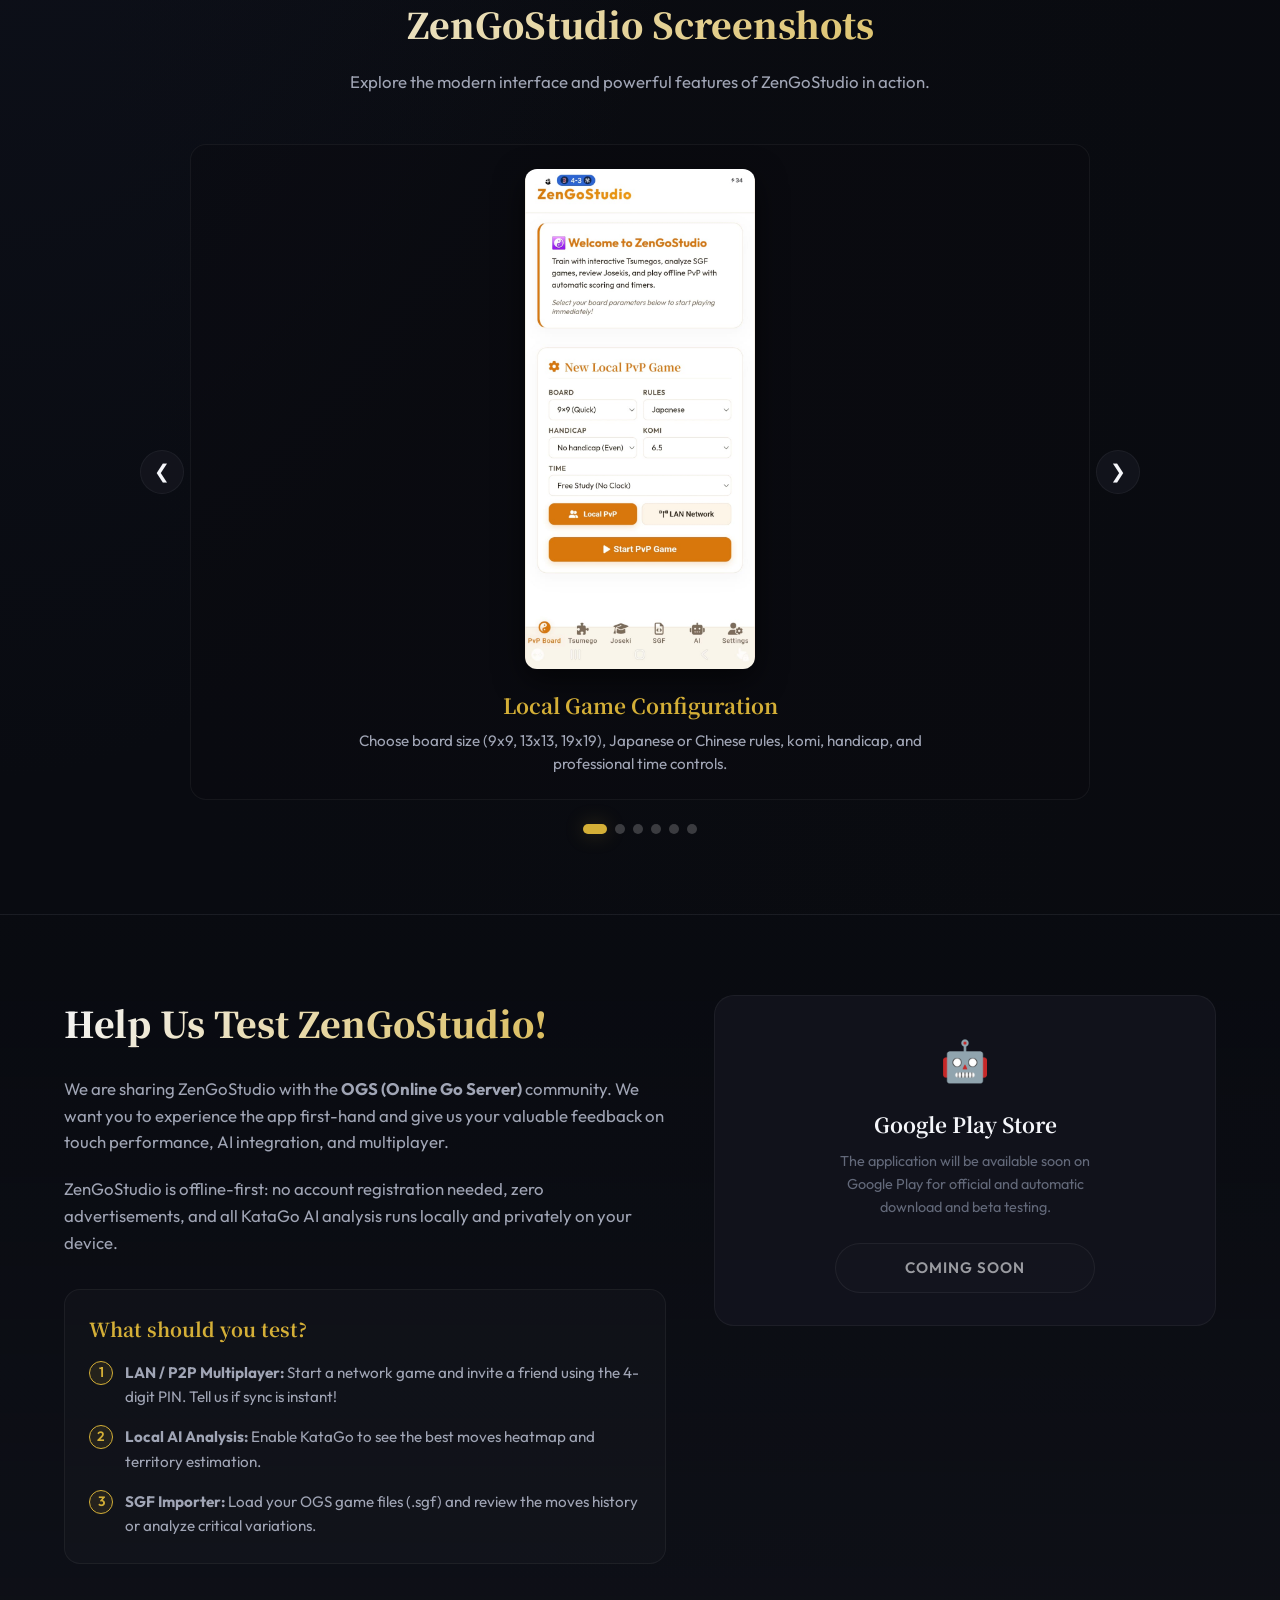
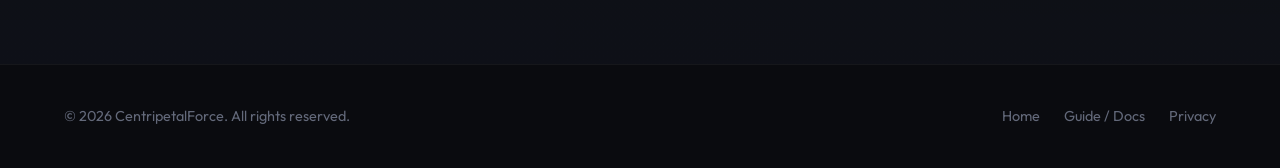
==== commit daf03b31: "v1.0.34" ====
--- a/index.html
+++ b/index.html
@@ -1,5 +1,5 @@
 <!DOCTYPE html>
-<html lang="es" class="lang-es-active">
+<html lang="en" class="lang-en-active">
 <head>
   <meta charset="UTF-8">
   <meta name="viewport" content="width=device-width, initial-scale=1.0">
@@ -53,8 +53,8 @@
           <li><a href="privacy.html" class="nav-link" id="nav-privacy"><span class="lang-es">Privacidad</span><span class="lang-en">Privacy</span></a></li>
           <li>
             <div class="lang-switcher" id="header-lang-switcher">
-              <button class="lang-btn active" id="btn-lang-es" onclick="setLanguage('es')">ES</button>
-              <button class="lang-btn" id="btn-lang-en" onclick="setLanguage('en')">EN</button>
+              <button class="lang-btn" id="btn-lang-es" onclick="setLanguage('es')">ES</button>
+              <button class="lang-btn active" id="btn-lang-en" onclick="setLanguage('en')">EN</button>
             </div>
           </li>
         </ul>
@@ -68,19 +68,19 @@
     <!-- Studio Hero Section -->
     <section class="hero" id="hero-section">
       <div class="container">
-        <h2 class="hero-subtitle" id="hero-sub">CentripetalForce Studio</h2>
+        <h2 class="hero-subtitle" id="hero-sub">CentripetalForce</h2>
         <h1 class="hero-title" id="hero-main-title">
-          <span class="lang-es">Creamos Experiencias Digitales <span>Premium</span></span>
-          <span class="lang-en">Crafting <span>Premium</span> Digital Experiences</span>
+          <span class="lang-es">Desarrollo de Software y <span>Pasión por el Go</span></span>
+          <span class="lang-en">Software Development & <span>Passion for Go</span></span>
         </h1>
         <p class="hero-description" id="hero-desc">
-          <span class="lang-es">Desarrollamos aplicaciones y herramientas móviles enfocadas en un rendimiento local excepcional, un diseño visual elegante y la absoluta privacidad del usuario.</span>
-          <span class="lang-en">We develop mobile applications and software tools focused on exceptional native performance, elegant visual design, and absolute user privacy.</span>
+          <span class="lang-es">Hola, soy un desarrollador independiente y entusiasta del Go. He creado este espacio y la aplicación ZenGoStudio como un proyecto personal y de afición, enfocado en ofrecer una experiencia de juego local excepcional, un diseño elegante y absoluta privacidad.</span>
+          <span class="lang-en">Hello, I'm an independent developer and Go enthusiast. I created this space and ZenGoStudio as a personal hobby project, focused on offering an exceptional local playing experience, elegant design, and absolute privacy.</span>
         </p>
         <div class="cta-group" id="hero-cta">
           <a href="#apps-section" class="btn btn-primary" id="cta-explore">
-            <span class="lang-es">Ver Nuestras Aplicaciones</span>
-            <span class="lang-en">Explore Our Applications</span>
+            <span class="lang-es">Ver mi Aplicación</span>
+            <span class="lang-en">Explore My Application</span>
           </a>
         </div>
       </div>
@@ -92,12 +92,12 @@
         
         <div class="section-header" id="apps-header">
           <h2>
-            <span class="lang-es">Nuestras Aplicaciones</span>
-            <span class="lang-en">Our Applications</span>
+            <span class="lang-es">Mi Aplicación</span>
+            <span class="lang-en">My Application</span>
           </h2>
           <p>
-            <span class="lang-es">Proyectos destacados diseñados y publicados bajo la firma de CentripetalForce.</span>
-            <span class="lang-en">Featured projects designed and published under the CentripetalForce banner.</span>
+            <span class="lang-es">El proyecto principal que he desarrollado con dedicación y entusiasmo.</span>
+            <span class="lang-en">The main project I have developed with dedication and enthusiasm.</span>
           </p>
         </div>
 
@@ -507,7 +507,7 @@
 
     // Initialize Language Preference
     window.addEventListener('DOMContentLoaded', () => {
-      const savedLang = localStorage.getItem('cf_lang') || 'es';
+      const savedLang = localStorage.getItem('cf_lang') || 'en';
       setLanguage(savedLang);
     });
 
